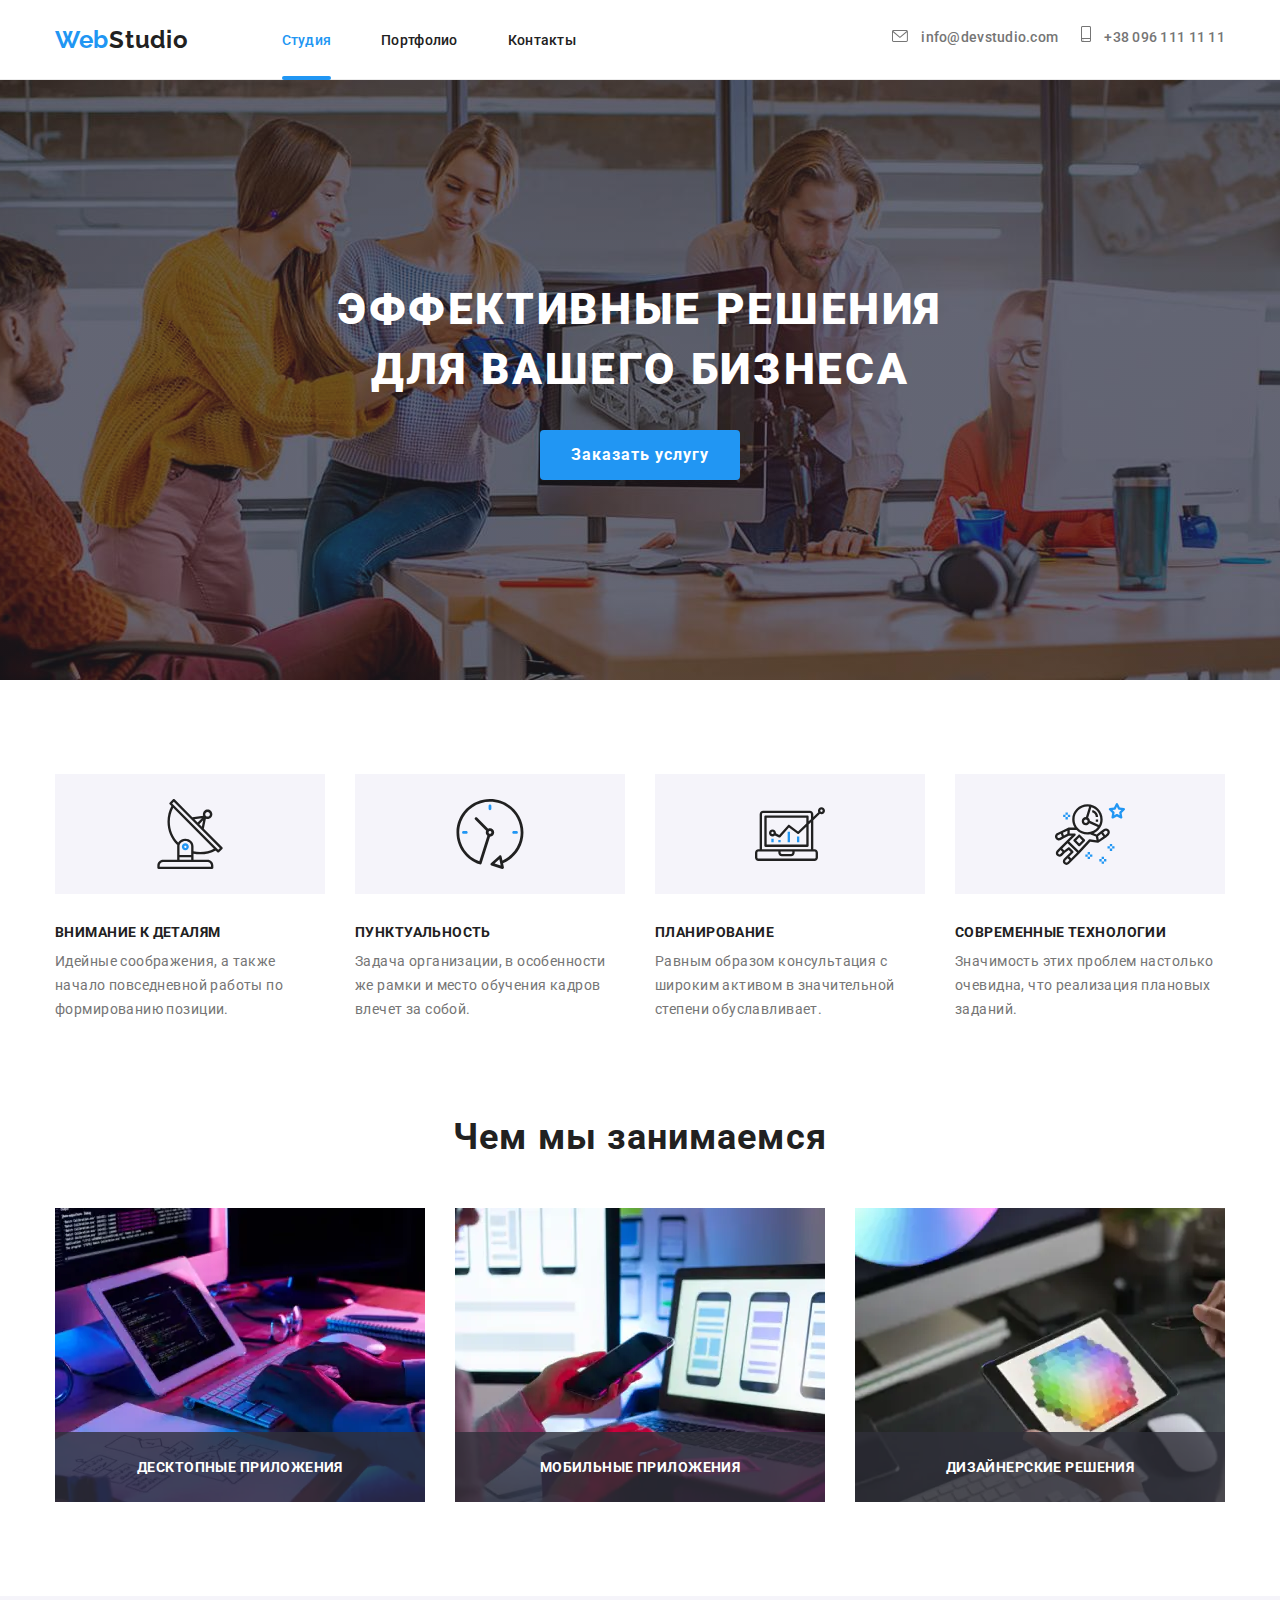
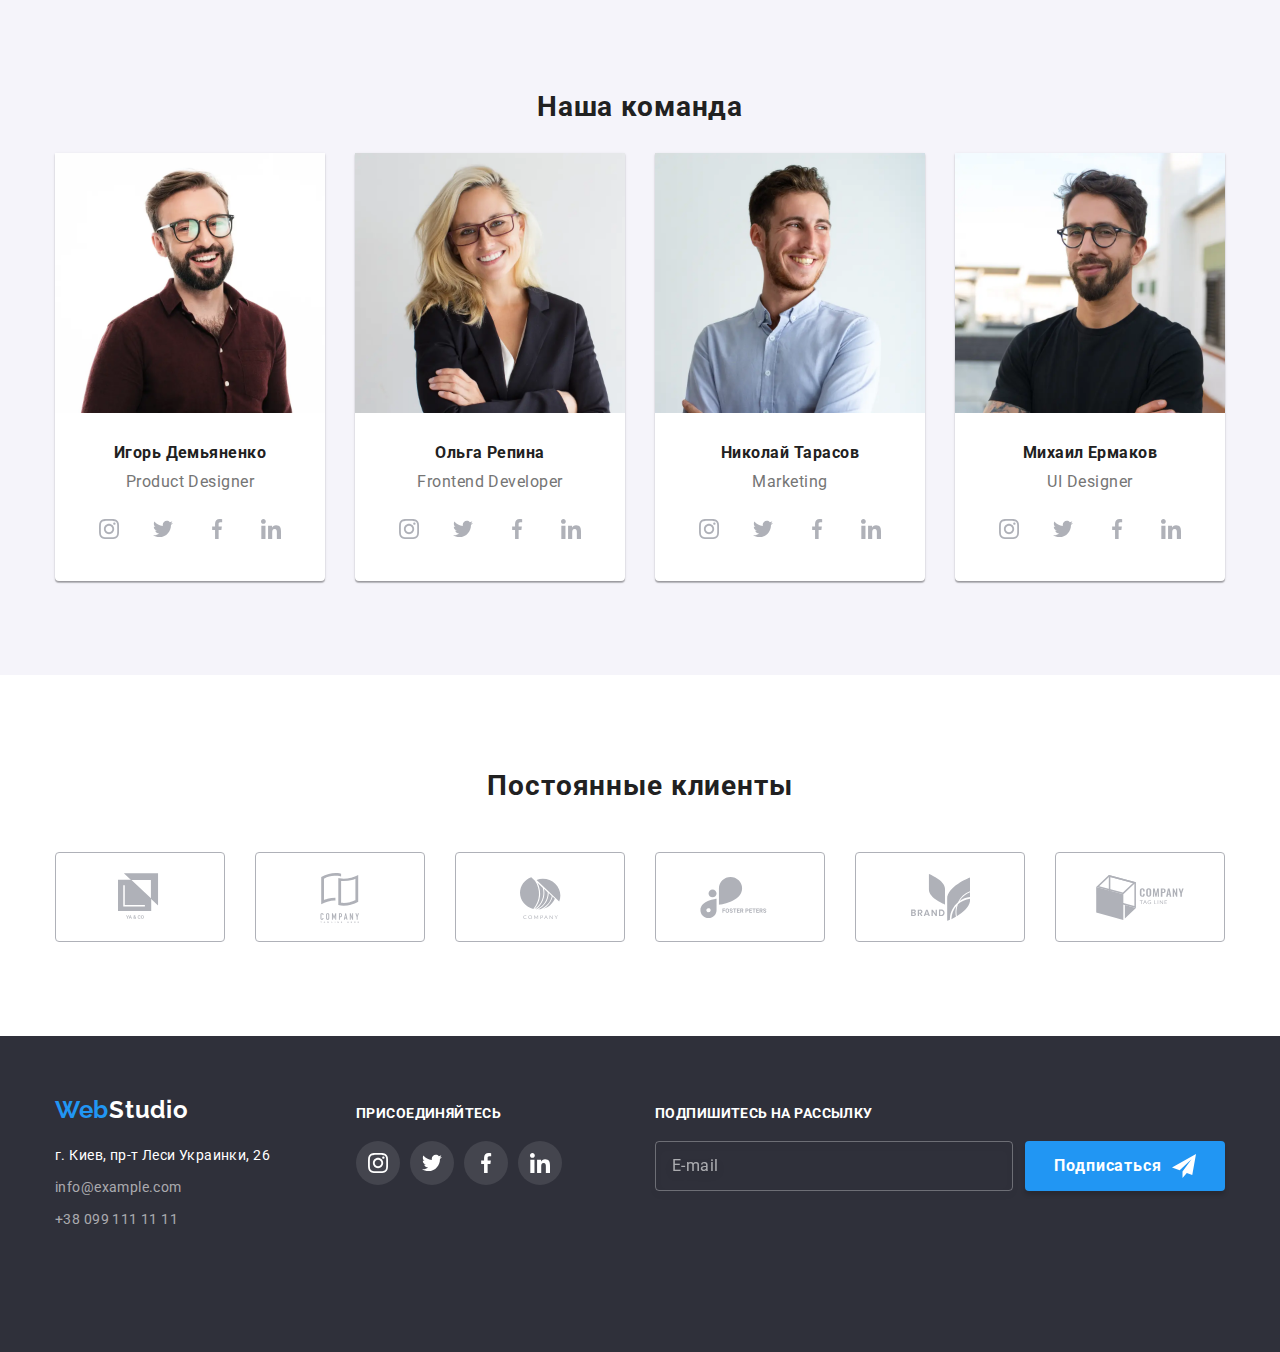
==== index.html @ 3d90ed05 "1.0" ====
<!DOCTYPE html>
<html lang="en">
  <head>
    <meta charset="UTF-8" />
    <meta name="viewport" content="width=device-width, initial-scale=1.0" />
    <title>Web Studio</title>
    <link rel="stylesheet" href="./css/main.min.css" />
    <link rel="preconnect" href="https://fonts.gstatic.com" />
    <link
      rel="stylesheet"
      href="https://cdnjs.cloudflare.com/ajax/libs/modern-normalize/1.0.0/modern-normalize.min.css"
    />
    <link
      href="https://fonts.googleapis.com/css2?family=Oleo+Script&family=Raleway:wght@700&family=Roboto:wght@400;500;700;900&display=swap"
      rel="stylesheet"
    />
  </head>
  <body class="body">
    <!--навигация + контактные данные-->

    <header class="header">
      <div class="container">
        <nav class="navigation">
          <a class="header-logo" href="./index.html"
            ><span class="header-logo__logo">Web</span>Studio</a
          >
          <button
            type="button"
            class="navigation__button--open-menu"
            data-menu-button
          >
            <svg class="header-svg__burger-menu--open">
              <use href="images/sprite.svg#icon-open_mobile-menu"></use>
            </svg>
          </button>
          <ul class="navigation__list">
            <li class="navigation__link">
              <a
                class="navigation__link--pages navigation__link--active"
                href="./index.html"
                >Студия</a
              >
            </li>
            <li class="navigation__link">
              <a class="navigation__link--pages" href="./portfolio.html"
                >Портфолио</a
              >
            </li>
            <li class="navigation__link">
              <a class="navigation__link--pages" href="">Контакты</a>
            </li>
          </ul>
          <ul class="navigation__list navigation__list--tablet-contacts">
            <li class="navigation__link-contacts">
              <a
                class="navigation__link--contacts"
                href="mailto:info@devstudio.com"
              >
                <svg class="header-svg header-svg__envelope">
                  <use href="images/sprite.svg#icon-envelope"></use>
                </svg>
                info@devstudio.com
              </a>
            </li>
            <li class="navigation__link-contacts">
              <a class="navigation__link--contacts" href="tel:+380961111111">
                <svg class="header-svg header-svg__smartphone">
                  <use href="images/sprite.svg#icon-smartphone"></use>
                </svg>
                +38 096 111 11 11
              </a>
            </li>
          </ul>
        </nav>
      </div>
    </header>
    <main>
      <!-- заголовок + кнопка -->

      <section class="hero">
        <div class="hero__position">
          <h1 class="hero__heading">ЭФФЕКТИВНЫЕ РЕШЕНИЯ ДЛЯ ВАШЕГО БИЗНЕСА</h1>
          <button type="button" class="hero__button" data-modal-open>
            Заказать услугу
          </button>
        </div>
      </section>

      <!--перечисление особенностей-->

      <section class="feature-section">
        <div class="container">
          <ul class="feature-section__list">
            <li class="feature-section__item">
              <div class="feature-section__container">
                <svg class="feature-section__photo">
                  <use href="images/sprite.svg#icon-antenna"></use>
                </svg>
              </div>
              <h3 class="feature-section__heading">ВНИМАНИЕ К ДЕТАЛЯМ</h3>
              <p class="feature-section__paragraph">
                Идейные соображения, а также начало повседневной работы по
                формированию позиции.
              </p>
            </li>
            <li class="feature-section__item">
              <div class="feature-section__container">
                <svg class="feature-section__photo">
                  <use href="images/sprite.svg#icon-clock"></use>
                </svg>
              </div>
              <h3 class="feature-section__heading">ПУНКТУАЛЬНОСТЬ</h3>
              <p class="feature-section__paragraph">
                Задача организации, в особенности же рамки и место обучения
                кадров влечет за собой.
              </p>
            </li>
            <li class="feature-section__item">
              <div class="feature-section__container">
                <svg class="feature-section__photo">
                  <use href="images/sprite.svg#icon-diagram"></use>
                </svg>
              </div>
              <h3 class="feature-section__heading">ПЛАНИРОВАНИЕ</h3>
              <p class="feature-section__paragraph">
                Равным образом консультация с широким активом в значительной
                степени обуславливает.
              </p>
            </li>
            <li class="feature-section__item">
              <div class="feature-section__container">
                <svg class="feature-section__photo">
                  <use href="images/sprite.svg#icon-astronaut"></use>
                </svg>
              </div>
              <h3 class="feature-section__heading">СОВРЕМЕННЫЕ ТЕХНОЛОГИИ</h3>
              <p class="feature-section__paragraph">
                Значимость этих проблем настолько очевидна, что реализация
                плановых заданий.
              </p>
            </li>
          </ul>
        </div>
      </section>

      <!--чем мы занимаемся с картинками-->

      <section class="index">
        <div class="container">
          <h2 class="index__heading">Чем мы занимаемся</h2>
          <ul class="index__list">
            <li class="index__item">
              <picture>
                <source
                  srcset="
                    images/index-images/desktop-index-img-1.webp    1x,
                    images/index-images/desktop-index-img-1@2x.webp 2x
                  "
                  media="(min-width: 1200px)"
                  type="image/webp"
                />
                <source
                  srcset="
                    images/index-images/desktop-index-img-1.jpg    1x,
                    images/index-images/desktop-index-img-1@2x.jpg 2x
                  "
                  media="(min-width: 1200px)"
                />
                <img
                  class="index__img"
                  src="images/index-images/desktop-index-img-1.jpg"
                  alt="Мужчина печатает на компьютере."
                />
              </picture>
              <p class="index__text">Десктопные приложения</p>
            </li>
            <li class="index__item">
              <picture>
                <source
                  srcset="
                    images/index-images/desktop-index-img-2.webp    1x,
                    images/index-images/desktop-index-img-2@2x.webp 2x
                  "
                  media="(min-width: 1200px)"
                  type="image/webp"
                />
                <source
                  srcset="
                    images/index-images/desktop-index-img-2.jpg    1x,
                    images/index-images/desktop-index-img-2@2x.jpg 2x
                  "
                  media="(min-width: 1200px)"
                />
                <img
                  class="index__img"
                  src="images/index-images/desktop-index-img-2.jpg"
                  alt="Девушка держит телефон и смотрит в ноутбук."
                />
              </picture>
              <p class="index__text">Мобильные приложения</p>
            </li>
            <li class="index__item">
              <picture>
                <source
                  srcset="
                    images/index-images/desktop-index-img-3.webp    1x,
                    images/index-images/desktop-index-img-3@2x.webp 2x
                  "
                  media="(min-width: 1200px)"
                  type="image/webp"
                />
                <source
                  srcset="
                    images/index-images/desktop-index-img-3.jpg    1x,
                    images/index-images/desktop-index-img-3@2x.jpg 2x
                  "
                  media="(min-width: 1200px)"
                />
                <img
                  class="index__img"
                  src="images/index-images/desktop-index-img-3.jpg"
                  alt="Планшет в руке."
                />
              </picture>
              <p class="index__text">Дизайнерские решения</p>
            </li>
          </ul>
        </div>
      </section>

      <!--наша команда-->

      <section class="team">
        <div class="container">
          <h2 class="team__heading">Наша команда</h2>
          <ul class="team__list">
            <li class="team__item">
              <picture>
                <source
                  srcset="
                    images/index-images/desktop-team-img-1.webp    1x,
                    images/index-images/desktop-team-img-1@2x.webp 2x
                  "
                  media="(min-width: 1200px)"
                  type="image/webp"
                />
                <source
                  srcset="
                    images/index-images/desktop-team-img-1.jpg    1x,
                    images/index-images/desktop-team-img-1@2x.jpg 2x
                  "
                  media="(min-width: 1200px)"
                />
                <source
                  srcset="
                    images/index-images/tablet-team-img-1.webp    1x,
                    images/index-images/tablet-team-img-1@2x.webp 2x
                  "
                  media="(min-width: 768px)"
                  type="image/webp"
                />
                <source
                  srcset="
                    images/index-images/tablet-team-img-1.jpg    1x,
                    images/index-images/tablet-team-img-1@2x.jpg 2x
                  "
                  media="(min-width: 768px)"
                />
                <source
                  srcset="
                    images/index-images/mobile-team-img-1.webp    1x,
                    images/index-images/mobile-team-img-1@2x.webp 2x
                  "
                  media="(min-width: 320px)"
                  type="image/webp"
                />
                <img
                  class="team__photo"
                  src="images/index-images/mobile-team-img-1.jpg"
                  srcset="images/index-images/mobile-team-img-1@2x.jpg"
                  alt="Мужчина в коричневой рубашке, в очках с бородой и коричневыми волосами на голове."
                />
              </picture>
              <p class="team__name"><strong>Игорь Демьяненко</strong></p>
              <p class="team__profession">Product Designer</p>
              <ul class="team__social-list">
                <li class="team__social-item">
                  <a href="" class="team__social-link">
                    <svg class="team__social-icon">
                      <use href="images/sprite.svg#icon-instagram"></use>
                    </svg>
                  </a>
                </li>
                <li class="team__social-item">
                  <a href="" class="team__social-link">
                    <svg class="team__social-icon">
                      <use href="images/sprite.svg#icon-twitter"></use>
                    </svg>
                  </a>
                </li>
                <li class="team__social-item">
                  <a href="" class="team__social-link">
                    <svg class="team__social-icon">
                      <use href="images/sprite.svg#icon-facebook"></use>
                    </svg>
                  </a>
                </li>
                <li class="team__social-item">
                  <a href="" class="team__social-link">
                    <svg class="team__social-icon">
                      <use href="images/sprite.svg#icon-linkedin"></use>
                    </svg>
                  </a>
                </li>
              </ul>
            </li>
            <li class="team__item">
              <picture>
                <source
                  srcset="
                    images/index-images/desktop-team-img-2.webp    1x,
                    images/index-images/desktop-team-img-2@2x.webp 2x
                  "
                  media="(min-width: 1200px)"
                  type="image/webp"
                />
                <source
                  srcset="
                    images/index-images/desktop-team-img-2.jpg    1x,
                    images/index-images/desktop-team-img-2@2x.jpg 2x
                  "
                  media="(min-width: 1200px)"
                />
                <source
                  srcset="
                    images/index-images/tablet-team-img-2.webp    1x,
                    images/index-images/tablet-team-img-2@2x.webp 2x
                  "
                  media="(min-width: 768px)"
                  type="image/webp"
                />
                <source
                  srcset="
                    images/index-images/tablet-team-img-2.jpg    1x,
                    images/index-images/tablet-team-img-2@2x.jpg 2x
                  "
                  media="(min-width: 768px)"
                />
                <source
                  srcset="
                    images/index-images/mobile-team-img-2.webp    1x,
                    images/index-images/mobile-team-img-2@2x.webp 2x
                  "
                  media="(min-width: 320px)"
                  type="image/webp"
                />
                <img
                  class="team__photo"
                  src="images/index-images/mobile-team-img-2.jpg"
                  srcset="images/index-images/mobile-team-img-2@2x.jpg"
                  alt="Блондинка в педжаке и очках."
                />
              </picture>
              <p class="team__name"><strong>Ольга Репина</strong></p>
              <p class="team__profession">Frontend Developer</p>
              <ul class="team__social-list">
                <li class="team__social-item">
                  <a href="" class="team__social-link">
                    <svg class="team__social-icon">
                      <use href="images/sprite.svg#icon-instagram"></use>
                    </svg>
                  </a>
                </li>
                <li class="team__social-item">
                  <a href="" class="team__social-link">
                    <svg class="team__social-icon">
                      <use href="images/sprite.svg#icon-twitter"></use>
                    </svg>
                  </a>
                </li>
                <li class="team__social-item">
                  <a href="" class="team__social-link">
                    <svg class="team__social-icon">
                      <use href="images/sprite.svg#icon-facebook"></use>
                    </svg>
                  </a>
                </li>
                <li class="team__social-item">
                  <a href="" class="team__social-link">
                    <svg class="team__social-icon">
                      <use href="images/sprite.svg#icon-linkedin"></use>
                    </svg>
                  </a>
                </li>
              </ul>
            </li>
            <li class="team__item">
              <picture>
                <source
                  srcset="
                    images/index-images/desktop-team-img-3.webp    1x,
                    images/index-images/desktop-team-img-3@2x.webp 2x
                  "
                  media="(min-width: 1200px)"
                  type="image/webp"
                />
                <source
                  srcset="
                    images/index-images/desktop-team-img-3.jpg    1x,
                    images/index-images/desktop-team-img-3@2x.jpg 2x
                  "
                  media="(min-width: 1200px)"
                />
                <source
                  srcset="
                    images/index-images/tablet-team-img-3.webp    1x,
                    images/index-images/tablet-team-img-3@2x.webp 2x
                  "
                  media="(min-width: 768px)"
                  type="image/webp"
                />
                <source
                  srcset="
                    images/index-images/tablet-team-img-3.jpg    1x,
                    images/index-images/tablet-team-img-3@2x.jpg 2x
                  "
                  media="(min-width: 768px)"
                />
                <source
                  srcset="
                    images/index-images/mobile-team-img-3.webp    1x,
                    images/index-images/mobile-team-img-3@2x.webp 2x
                  "
                  media="(min-width: 320px)"
                  type="image/webp"
                />
                <img
                  class="team__photo"
                  src="images/index-images/mobile-team-img-3.jpg"
                  srcset="images/index-images/mobile-team-img-3@2x.jpg"
                  alt="Мужчина в белой рубашке с черными волосами."
                />
              </picture>
              <p class="team__name"><strong>Николай Тарасов</strong></p>
              <p class="team__profession">Marketing</p>
              <ul class="team__social-list">
                <li class="team__social-item">
                  <a href="" class="team__social-link">
                    <svg class="team__social-icon">
                      <use href="images/sprite.svg#icon-instagram"></use>
                    </svg>
                  </a>
                </li>
                <li class="team__social-item">
                  <a href="" class="team__social-link">
                    <svg class="team__social-icon">
                      <use href="images/sprite.svg#icon-twitter"></use>
                    </svg>
                  </a>
                </li>
                <li class="team__social-item">
                  <a href="" class="team__social-link">
                    <svg class="team__social-icon">
                      <use href="images/sprite.svg#icon-facebook"></use>
                    </svg>
                  </a>
                </li>
                <li class="team__social-item">
                  <a href="" class="team__social-link">
                    <svg class="team__social-icon">
                      <use href="images/sprite.svg#icon-linkedin"></use>
                    </svg>
                  </a>
                </li>
              </ul>
            </li>
            <li class="team__item">
              <picture>
                <source
                  srcset="
                    images/index-images/desktop-team-img-4.webp    1x,
                    images/index-images/desktop-team-img-4@2x.webp 2x
                  "
                  media="(min-width: 1200px)"
                  type="image/webp"
                />
                <source
                  srcset="
                    images/index-images/desktop-team-img-4.jpg    1x,
                    images/index-images/desktop-team-img-4@2x.jpg 2x
                  "
                  media="(min-width: 1200px)"
                />
                <source
                  srcset="
                    images/index-images/tablet-team-img-4.webp    1x,
                    images/index-images/tablet-team-img-4@2x.webp 2x
                  "
                  media="(min-width: 768px)"
                  type="image/webp"
                />
                <source
                  srcset="
                    images/index-images/tablet-team-img-4.jpg    1x,
                    images/index-images/tablet-team-img-4@2x.jpg 2x
                  "
                  media="(min-width: 768px)"
                />
                <source
                  srcset="
                    images/index-images/mobile-team-img-4.webp    1x,
                    images/index-images/mobile-team-img-4@2x.webp 2x
                  "
                  media="(min-width: 320px)"
                  type="image/webp"
                />
                <img
                  class="team__photo"
                  src="images/index-images/mobile-team-img-4.jpg"
                  srcset="images/index-images/mobile-team-img-4@2x.jpg"
                  alt="Мужчина в черной футболке в очках с бородой и черными волосами на голове."
                />
              </picture>
              <p class="team__name"><strong>Михаил Ермаков</strong></p>
              <p class="team__profession">UI Designer</p>
              <ul class="team__social-list">
                <li class="team__social-item">
                  <a href="" class="team__social-link">
                    <svg class="team__social-icon">
                      <use href="images/sprite.svg#icon-instagram"></use>
                    </svg>
                  </a>
                </li>
                <li class="team__social-item">
                  <a href="" class="team__social-link">
                    <svg class="team__social-icon">
                      <use href="images/sprite.svg#icon-twitter"></use>
                    </svg>
                  </a>
                </li>
                <li class="team__social-item">
                  <a href="" class="team__social-link">
                    <svg class="team__social-icon">
                      <use href="images/sprite.svg#icon-facebook"></use>
                    </svg>
                  </a>
                </li>
                <li class="team__social-item">
                  <a href="" class="team__social-link">
                    <svg class="team__social-icon">
                      <use href="images/sprite.svg#icon-linkedin"></use>
                    </svg>
                  </a>
                </li>
              </ul>
            </li>
          </ul>
        </div>
      </section>

      <!--  ============== наши клиенты =============  -->

      <section class="clients">
        <div class="container">
          <h2 class="clients__heading">Постоянные клиенты</h2>
          <ul class="clients__list">
            <li class="clients__item">
              <a href="" class="clients__link">
                <svg class="logo-1 clients__logo">
                  <use href="images/sprite.svg#icon-logo-1"></use>
                </svg>
              </a>
            </li>
            <li class="clients__item">
              <a href="" class="clients__link">
                <svg class="logo-2 clients__logo">
                  <use href="images/sprite.svg#icon-logo-2"></use>
                </svg>
              </a>
            </li>
            <li class="clients__item">
              <a href="" class="clients__link">
                <svg class="logo-3 clients__logo">
                  <use href="images/sprite.svg#icon-logo-3"></use>
                </svg>
              </a>
            </li>
            <li class="clients__item">
              <a href="" class="clients__link">
                <svg class="logo-4 clients__logo">
                  <use href="images/sprite.svg#icon-logo-4"></use>
                </svg>
              </a>
            </li>
            <li class="clients__item">
              <a href="" class="clients__link">
                <svg class="logo-5 clients__logo">
                  <use href="images/sprite.svg#icon-logo-5"></use>
                </svg>
              </a>
            </li>
            <li class="clients__item">
              <a href="" class="clients__link">
                <svg class="logo-6 clients__logo">
                  <use href="images/sprite.svg#icon-logo-6"></use>
                </svg>
              </a>
            </li>
          </ul>
        </div>
      </section>
    </main>

    <!--подвал-->

    <footer class="footer-section">
      <div class="container">
        <div class="footer__position">
          <a class="footer__logo" href="./index.html"
            ><span class="logo">Web</span>Studio</a
          >
          <address>
            <div class="footer__adress">
              <p class="footer__text">г. Киев, пр-т Леси Украинки, 26</p>
              <a class="footer__link-contacts" href="mailto:info@example.com"
                >info@example.com</a
              >
              <a class="footer__link-contacts" href="tel:+380991111111"
                >+38 099 111 11 11</a
              >
            </div>
          </address>
        </div>
        <div class="social-link">
          <h3 class="social-link__header">присоединяйтесь</h3>
          <ul class="social-link__list">
            <li class="social-link__item">
              <a href="" class="footer__social-link">
                <svg class="footer__social-icon">
                  <use href="images/sprite.svg#icon-instagram"></use>
                </svg>
              </a>
            </li>
            <li class="social-link__item">
              <a href="" class="footer__social-link">
                <svg class="footer__social-icon">
                  <use href="images/sprite.svg#icon-twitter"></use>
                </svg>
              </a>
            </li>
            <li class="social-link__item">
              <a href="" class="footer__social-link">
                <svg class="footer__social-icon">
                  <use href="images/sprite.svg#icon-facebook"></use>
                </svg>
              </a>
            </li>
            <li class="social-link__item">
              <a href="" class="footer__social-link">
                <svg class="footer__social-icon">
                  <use href="images/sprite.svg#icon-linkedin"></use>
                </svg>
              </a>
            </li>
          </ul>
        </div>
        <form class="footer__form">
          <label for="subscribe" class="footer__form-label">
            Подпишитесь на рассылку
          </label>
          <div class="footer__form-grup">
            <input
              name="mail"
              type="email"
              id="subscribe"
              placeholder="E-mail"
              class="footer__form-input"
            />
            <button type="submit" class="footer__button">
              Подписаться
              <svg class="footer__form-svg">
                <use href="images/sprite.svg#icon-telegram-send"></use>
              </svg>
            </button>
          </div>
        </form>
      </div>
    </footer>

    <div class="mobile-menu" data-menu>
      <button
        type="button"
        class="navigation__button--close-menu"
        data-menu-close
      >
        <svg class="header-svg__burger-menu--close">
          <use href="images/sprite.svg#icon-close_mobile-menu"></use>
        </svg>
      </button>
      <nav class="mobile-menu__navigation">
        <ul class="mobile-menu__pages-list">
          <li class="mobile-menu__pages-item">
            <a
              class="mobile-menu__pages mobile-menu__pages--active"
              href="./index.html"
              >Студия</a
            >
          </li>
          <li class="mobile-menu__pages-item">
            <a class="mobile-menu__pages" href="./portfolio.html">Портфолио</a>
          </li>
          <li class="mobile-menu__pages-item">
            <a class="mobile-menu__pages" href="">Контакты</a>
          </li>
        </ul>
        <ul class="mobile-menu__contacts-list">
          <li class="mobile-menu__contacts-item">
            <a
              class="mobile-menu__contacts--telephone"
              href="tel:+380961111111"
            >
              +38 096 111 11 11
            </a>
          </li>
          <li class="mobile-menu__contacts-item">
            <a
              class="mobile-menu__contacts--mail"
              href="mailto:info@devstudio.com"
            >
              info@devstudio.com
            </a>
          </li>
        </ul>
      </nav>
      <ul class="mobile-menu__social-list">
        <li class="mobile-menu__social-item">
          <a href="" class="mobile-menu__social-link">Instagram</a>
        </li>
        <li class="mobile-menu__social-item">
          <a href="" class="mobile-menu__social-link">Twitter</a>
        </li>
        <li class="mobile-menu__social-item">
          <a href="" class="mobile-menu__social-link">Facebook</a>
        </li>
        <li class="mobile-menu__social-item">
          <a href="" class="mobile-menu__social-link">LinkedIn</a>
        </li>
      </ul>
    </div>
    <div class="backdrop is-hidden" data-modal>
      <div class="modal">
        <button class="modal__button-close" type="button" data-modal-close>
          <svg class="modal__icon-close">
            <use href="images/sprite.svg#icon-close"></use>
          </svg>
        </button>
        <strong class="modal__head"
          >Оставьте свои данные, мы вам перезвоним</strong
        >
        <form class="modal__form">
          <label for="name" class="modal__form-label">Имя</label>
          <div class="modal__form-position">
            <input
              type="text"
              id="name"
              class="modal__form-input"
              name="name"
            />
            <svg class="modal__form-svg">
              <use href="images/sprite.svg#icon-figure"></use>
            </svg>
          </div>

          <label for="telephone" class="modal__form-label">Телефон</label>
          <div class="modal__form-position">
            <input
              type="tel"
              id="telephone"
              class="modal__form-input"
              name="telephone"
            />
            <svg class="modal__form-svg">
              <use href="images/sprite.svg#icon-tel"></use>
            </svg>
          </div>

          <label for="mail" class="modal__form-label">Почта</label>
          <div class="modal__form-position">
            <input
              type="email"
              id="mail"
              class="modal__form-input"
              name="mail"
            />
            <svg class="modal__form-svg">
              <use href="images/sprite.svg#icon-convert"></use>
            </svg>
          </div>

          <label for="textarea" class="modal__form-label">Комментарий</label>
          <textarea
            name="comment"
            id="textarea"
            placeholder="Введите текст"
            class="modal__form-textarea"
          ></textarea>

          <input
            type="checkbox"
            name="accept"
            id="policy"
            class="visually-hidden modal__form-checkbox"
          />
          <label for="policy" class="modal__form-checkbox--text">
            <svg class="modal__form-checkbox--svg">
              <use href="images/sprite.svg#icon-mark"></use>
            </svg>
            Соглашаюсь с рассылкой и принимаю
            <a href="">Условия договора</a></label
          >
          <button type="submit" class="modal__form-button">Отправить</button>
        </form>
      </div>
    </div>
    <script src="js/modal.js"></script>
    <script src="js/mobile-menu.js"></script>
  </body>
</html>
---- css/main.min.css ----
:root{--first-black-color: #212121;--secondary-black-color: #757575;--white-color: #ffffff;--blue-secondary-color: #2196f3;--buttom-background: #f5f4fa;--cubic: cubic-bezier(0.4, 0, 0.2, 1);--first-font-family: "Roboto"}footer{background-color:#2f303a}address{font-style:normal}a,ul,ol{text-decoration:none;list-style:none;color:inherit;margin:0px;padding:0px}img{display:block;width:100%;height:auto}h1,h2,h3,h4,h5,h6,p{margin:0px}header{height:81px;border-bottom:1px solid #ececec}.body{color:var(--first-black-color);font-family:var(--first-font-family),sans-serif;font-style:normal;font-weight:500;background-color:var(--white-color)}.container{width:100%;padding:0px 15px;margin:0px auto}@media screen and (min-width: 480px){.container{width:480px}}@media screen and (min-width: 768px){.container{width:768px}}@media screen and (min-width: 1200px){.container{width:1200px}}@media screen and (min-width: 768px){.footer-section .container{display:-webkit-box;display:-ms-flexbox;display:flex;-webkit-box-orient:horizontal;-webkit-box-direction:normal;-ms-flex-direction:row;flex-direction:row;-ms-flex-wrap:wrap;flex-wrap:wrap;-ms-flex-pack:distribute;justify-content:space-around;-webkit-box-align:baseline;-ms-flex-align:baseline;align-items:baseline}}@media screen and (min-width: 1200px){.footer-section .container{-ms-flex-wrap:nowrap;flex-wrap:nowrap}}.visually-hidden{position:absolute !important;clip:rect(1px 1px 1px 1px);clip:rect(1px, 1px, 1px, 1px);padding:0 !important;border:0 !important;height:1px !important;width:1px !important;overflow:hidden}.header{width:100%;height:60px}@media screen and (min-width: 768px){.header{height:80px}}.header-logo{display:block;font-family:"Raleway", sans-serif;font-style:normal;font-weight:700;font-size:24px;line-height:1.1666;letter-spacing:0.03em;margin-top:16px}.header-logo__logo{color:var(--blue-secondary-color)}@media screen and (min-width: 768px){.header-logo{margin-right:88px;margin-top:0px;height:80px;padding-top:26px;padding-bottom:26px}}@media screen and (min-width: 1200px){.header-logo{margin-right:93px}}.navigation{display:-webkit-box;display:-ms-flexbox;display:flex;-webkit-box-align:center;-ms-flex-align:center;align-items:center}@media screen and (max-width: 480px){.navigation{-webkit-box-pack:justify;-ms-flex-pack:justify;justify-content:space-between}}@media screen and (max-width: 767px){.navigation{-webkit-box-pack:justify;-ms-flex-pack:justify;justify-content:space-between}}@media screen and (min-width: 768px){.navigation{height:80px}}.navigation__list{display:none}@media screen and (min-width: 768px){.navigation__list{display:-webkit-box;display:-ms-flexbox;display:flex;-webkit-box-align:center;-ms-flex-align:center;align-items:center}}@media screen and (min-width: 768px){.navigation__list--tablet-contacts{display:-webkit-box;display:-ms-flexbox;display:flex;-webkit-box-orient:vertical;-webkit-box-direction:normal;-ms-flex-direction:column;flex-direction:column;-webkit-box-pack:justify;-ms-flex-pack:justify;justify-content:space-between;margin-left:82px;font-style:normal;font-weight:500;font-size:12px;line-height:1.1666;letter-spacing:0.02em;color:var(--secondary-black-color)}}@media screen and (min-width: 1200px){.navigation__list--tablet-contacts{-ms-flex-wrap:wrap;flex-wrap:wrap;-webkit-box-orient:horizontal;-webkit-box-direction:normal;-ms-flex-direction:row;flex-direction:row;-webkit-box-pack:justify;-ms-flex-pack:justify;justify-content:space-between;-webkit-box-align:baseline;-ms-flex-align:baseline;align-items:baseline;width:333px;margin-left:auto;font-size:14px;line-height:1.1428}}.navigation__link:not(:last-child){margin-right:50px}.navigation__link-contacts{display:-webkit-box;display:-ms-flexbox;display:flex;-webkit-box-pack:justify;-ms-flex-pack:justify;justify-content:space-between;-webkit-box-align:center;-ms-flex-align:center;align-items:center}@media screen and (min-width: 768px){.navigation__link-contacts:not(:last-child){margin-bottom:10px}}.navigation__link--pages{display:block;font-style:normal;font-weight:500;font-size:14px;line-height:1.1428;letter-spacing:0.02em;color:var(--first-black-color);padding-top:32px;padding-bottom:32px;-webkit-transition:color 250ms var(--cubic);transition:color 250ms var(--cubic)}.navigation__link--pages:focus,.navigation__link--pages:hover,.navigation__link--pages:active{color:var(--blue-secondary-color)}.navigation__link--active{position:relative;font-weight:500;font-size:14px;line-height:1.333;letter-spacing:0.02em;color:var(--blue-secondary-color)}.navigation__link--active::after{position:absolute;content:"";display:block;width:100%;height:4px;border-radius:2px;background-color:var(--blue-secondary-color);bottom:1px;left:0}.navigation__link--contacts{width:100%;height:100%}@media screen and (min-width: 1200px){.navigation__link--contacts{-webkit-transition:color 250ms var(--cubic),fill 250ms var(--cubic);transition:color 250ms var(--cubic),fill 250ms var(--cubic)}.navigation__link--contacts:hover,.navigation__link--contacts:focus,.navigation__link--contacts:active{color:var(--blue-secondary-color)}.navigation__link--contacts:hover .header-svg,.navigation__link--contacts:focus .header-svg,.navigation__link--contacts:active .header-svg{fill:var(--blue-secondary-color)}}.header-svg__burger-menu--open{display:block;width:24px;height:16px;margin:12px 8px}.header-svg__burger-menu--close{width:18.67px;height:18.67px;margin-left:11px;margin-top:11px;margin-bottom:10.33px;margin-right:10.33px}.navigation__button--open-menu{display:block;width:40px;height:40px;border:none;background-color:var(--white-color);padding:0;margin-top:10px;outline:none;-webkit-transition:fill 250ms var(--cubic);transition:fill 250ms var(--cubic)}.navigation__button--open-menu:focus,.navigation__button--open-menu:hover,.navigation__button--open-menu:active{fill:var(--blue-secondary-color)}@media screen and (min-width: 768px){.navigation__button--open-menu{display:none}}.navigation__button--close-menu{display:block;width:40px;height:40px;border:none;background-color:var(--white-color);padding:0;margin-top:10px;outline:none;margin-right:15px;margin-left:auto;-webkit-transition:fill 250ms var(--cubic);transition:fill 250ms var(--cubic)}.navigation__button--close-menu:focus,.navigation__button--close-menu:hover,.navigation__button--close-menu:active{fill:var(--blue-secondary-color)}.header-svg{margin-right:10px;fill:#757575}@media screen and (min-width: 768px){.header-svg{margin-right:8px}}@media screen and (min-width: 1200px){.header-svg{margin-right:10px;-webkit-transition:fill 250ms var(--cubic);transition:fill 250ms var(--cubic)}}.header-svg__envelope{width:16px;height:12px}@media screen and (min-width: 768px){.header-svg__envelope{width:14px;height:10px}}@media screen and (min-width: 1200px){.header-svg__envelope{width:16px;height:12px}}.header-svg__smartphone{width:10px;height:16px}@media screen and (min-width: 768px){.header-svg__smartphone{width:10px;height:14px}}@media screen and (min-width: 1200px){.header-svg__smartphone{width:10px;height:16px}}.mobile-menu{position:fixed;overflow:scroll;height:100vh;width:100%;max-width:480px;top:0;left:50%;opacity:0;background-color:var(--white-color);-webkit-transform:translateX(-50%) translateY(-120%);transform:translateX(-50%) translateY(-120%);-webkit-transition:opacity 250ms var(--cubic);transition:opacity 250ms var(--cubic)}.mobile-menu.is-open{-webkit-transform:translateX(-50%) translateY(0%);transform:translateX(-50%) translateY(0%);opacity:1}.mobile-menu__navigation{display:-webkit-box;display:-ms-flexbox;display:flex;-webkit-box-orient:vertical;-webkit-box-direction:normal;-ms-flex-direction:column;flex-direction:column;-webkit-box-pack:justify;-ms-flex-pack:justify;justify-content:space-between}.mobile-menu__pages-item{margin-bottom:32px}.mobile-menu__pages{font-family:"Roboto";font-style:normal;font-weight:500;font-size:40px;line-height:1.175;text-align:center;letter-spacing:0.02em;padding-left:25px}.mobile-menu__pages--active{color:var(--blue-secondary-color)}.mobile-menu__contacts-list{margin-bottom:60px}.mobile-menu__contacts-item{padding-left:25px}.mobile-menu__contacts-item:not(:last-child){margin-bottom:32px}.mobile-menu__contacts--telephone{font-style:normal;font-weight:500;font-size:34px;line-height:1.1764;letter-spacing:0.02em;color:var(--blue-secondary-color);padding-bottom:32px}.mobile-menu__contacts--mail{font-style:normal;font-weight:500;font-size:24px;line-height:1.1666;letter-spacing:0.02em;color:var(--secondary-black-color);padding-bottom:64px}.mobile-menu__social-list{display:-webkit-box;display:-ms-flexbox;display:flex;-ms-flex-wrap:wrap;flex-wrap:wrap;padding-left:25px;margin-bottom:48px}.mobile-menu__social-item:not(:last-child){border-right:1px solid rgba(33,33,33,0.2);margin-right:10px}.mobile-menu__social-link{font-style:normal;font-weight:500;font-size:18px;line-height:1.2222;letter-spacing:0.02em;color:var(--blue-secondary-color);padding-right:10px}@media screen and (max-width: 400px){.mobile-menu__social-link{font-size:12px}.mobile-menu__contacts--telephone{font-size:30px}.mobile-menu__pages{font-size:35px}}.hero{background-color:#c4c4c4;width:100%;max-width:480px;height:400px;background-image:-webkit-gradient(linear, left top, left bottom, from(rgba(47,48,58,0.4)), to(rgba(47,48,58,0.4))),url(/images/index-images/mobile-header-img.jpg);background-image:linear-gradient(rgba(47,48,58,0.4), rgba(47,48,58,0.4)),url(/images/index-images/mobile-header-img.jpg);background-repeat:no-repeat;background-size:cover;background-position:center}@media screen and (min-device-pixel-ratio: 2), screen and (-webkit-min-device-pixel-ratio: 2), screen and (min-resolution: 192dpi), screen and (min-resolution: 2dppx){.hero{background-image:-webkit-gradient(linear, left top, left bottom, from(rgba(47,48,58,0.4)), to(rgba(47,48,58,0.4))),url(/images/index-images/mobile-header-img@2x.jpg);background-image:linear-gradient(rgba(47,48,58,0.4), rgba(47,48,58,0.4)),url(/images/index-images/mobile-header-img@2x.jpg)}}@media screen and (min-width: 480px){.hero{background-image:-webkit-gradient(linear, left top, left bottom, from(rgba(47,48,58,0.4)), to(rgba(47,48,58,0.4))),url(/images/index-images/mobile-header-img.jpg);background-image:linear-gradient(rgba(47,48,58,0.4), rgba(47,48,58,0.4)),url(/images/index-images/mobile-header-img.jpg);background-height:400px;margin:0px auto;height:400px;max-width:480px}}@media screen and (min-device-pixel-ratio: 2) and (min-width: 480px), screen and (-webkit-min-device-pixel-ratio: 2) and (min-width: 480px), screen and (min-resolution: 192dpi) and (min-width: 480px), screen and (min-resolution: 2dppx) and (min-width: 480px){.hero{background-image:-webkit-gradient(linear, left top, left bottom, from(rgba(47,48,58,0.4)), to(rgba(47,48,58,0.4))),url(/images/index-images/mobile-header-img@2x.jpg);background-image:linear-gradient(rgba(47,48,58,0.4), rgba(47,48,58,0.4)),url(/images/index-images/mobile-header-img@2x.jpg)}}@media screen and (min-width: 768px){.hero{background-image:-webkit-gradient(linear, left top, left bottom, from(rgba(47,48,58,0.4)), to(rgba(47,48,58,0.4))),url(/images/index-images/tablet-header-img.jpg);background-image:linear-gradient(rgba(47,48,58,0.4), rgba(47,48,58,0.4)),url(/images/index-images/tablet-header-img.jpg);margin:0px auto;height:400px;max-width:768px}}@media screen and (min-device-pixel-ratio: 2) and (min-width: 768px), screen and (-webkit-min-device-pixel-ratio: 2) and (min-width: 768px), screen and (min-resolution: 192dpi) and (min-width: 768px), screen and (min-resolution: 2dppx) and (min-width: 768px){.hero{background-image:-webkit-gradient(linear, left top, left bottom, from(rgba(47,48,58,0.4)), to(rgba(47,48,58,0.4))),url(/images/index-images/tablet-header-img@2x.jpg);background-image:linear-gradient(rgba(47,48,58,0.4), rgba(47,48,58,0.4)),url(/images/index-images/tablet-header-img@2x.jpg)}}@media screen and (min-width: 1200px){.hero{background-image:-webkit-gradient(linear, left top, left bottom, from(rgba(47,48,58,0.4)), to(rgba(47,48,58,0.4))),url(/images/index-images/desktop-header-img.jpg);background-image:linear-gradient(rgba(47,48,58,0.4), rgba(47,48,58,0.4)),url(/images/index-images/desktop-header-img.jpg);margin:0;height:600px;max-width:100%}}@media screen and (min-device-pixel-ratio: 2) and (min-width: 1200px), screen and (-webkit-min-device-pixel-ratio: 2) and (min-width: 1200px), screen and (min-resolution: 192dpi) and (min-width: 1200px), screen and (min-resolution: 2dppx) and (min-width: 1200px){.hero{background-image:-webkit-gradient(linear, left top, left bottom, from(rgba(47,48,58,0.4)), to(rgba(47,48,58,0.4))),url(/images/index-images/desktop-header-img@2x.jpg);background-image:linear-gradient(rgba(47,48,58,0.4), rgba(47,48,58,0.4)),url(/images/index-images/desktop-header-img@2x.jpg)}}.hero__heading{display:block;font-family:"Roboto";font-style:normal;font-weight:900;font-size:26px;line-height:1.6153;text-align:center;letter-spacing:0.06em;text-transform:uppercase;color:var(--white-color);width:100%;max-width:450px;margin-bottom:30px}@media screen and (max-width: 376px){.hero__heading{font-size:20px}}@media screen and (min-width: 1200px){.hero__heading{font-size:44px;line-height:1.3636;max-width:none;margin:0px auto;margin-bottom:30px}}.hero__button{display:block;background:var(--blue-secondary-color);color:var(--white-color);font-style:normal;font-weight:700;font-size:16px;line-height:1.875;text-align:center;letter-spacing:0.06em;border-radius:4px;width:200px;height:50px;border:none;padding:0px;margin:0px auto}.hero__position{padding:118px 30px}@media screen and (min-width: 768px){.hero__position{padding:118px 204px;margin:0px auto;width:768px}}@media screen and (min-width: 1200px){.hero__position{padding-top:200px;padding-bottom:200px;margin:0px auto;width:1104px}}.backdrop{position:fixed;width:100%;height:100%;left:0;top:0;background-color:rgba(0,0,0,0.2);-webkit-transition:opacity 250ms var(--cubic),visibility 250ms var(--cubic);transition:opacity 250ms var(--cubic),visibility 250ms var(--cubic)}.backdrop.is-hidden{visibility:hidden;opacity:0;pointer-events:none}.modal{position:absolute;overflow:scroll;width:95%;height:95%;padding:40px;max-width:450px;max-height:608px;left:50%;top:50%;-webkit-transform:translate(-50%, -50%);transform:translate(-50%, -50%);background-color:var(--white-color);-webkit-box-shadow:0px 1px 3px rgba(0,0,0,0.12),0px 1px 1px rgba(0,0,0,0.14),0px 2px 1px rgba(0,0,0,0.2);box-shadow:0px 1px 3px rgba(0,0,0,0.12),0px 1px 1px rgba(0,0,0,0.14),0px 2px 1px rgba(0,0,0,0.2);border-radius:4px}@media screen and (min-width: 1200px){.modal{max-width:518px;overflow:hidden}}.modal__head{display:block;font-style:normal;font-weight:700;font-size:20px;line-height:1.5;text-align:center;letter-spacing:0.03em;margin-bottom:12px}.modal__form-label{display:block;font-style:normal;font-weight:400;font-size:12px;line-height:1.1666;letter-spacing:0.01em;color:var(--secondary-black-color);margin-bottom:4px}.modal__form-position{position:relative}.modal__form-input{width:100%;max-width:370px;height:40px;border:1px solid rgba(33,33,33,0.2);border-radius:4px;margin-bottom:10px;padding-left:42px;outline:none;-webkit-transition:border-color 250ms var(--cubic);transition:border-color 250ms var(--cubic)}.modal__form-input:hover ~ .modal__form-svg,.modal__form-input:focus ~ .modal__form-svg,.modal__form-input:active ~ .modal__form-svg{fill:var(--blue-secondary-color)}.modal__form-input:hover,.modal__form-input:focus,.modal__form-input:active{border-color:var(--blue-secondary-color)}@media screen and (min-width: 1200px){.modal__form-input{max-width:100%}}.modal__form-svg{position:absolute;width:18px;height:18px;top:11px;left:12px;-webkit-transition:fill 250ms var(--cubic);transition:fill 250ms var(--cubic)}.modal__form-textarea{width:100%;max-width:370px;height:120px;border:1px solid rgba(33,33,33,0.2);border-radius:4px;margin-bottom:20px;padding:12px 16px;resize:none;outline:none;-webkit-transition:border-color 250ms var(--cubic);transition:border-color 250ms var(--cubic)}.modal__form-textarea:focus,.modal__form-textarea:hover,.modal__form-textarea:active{border-color:var(--blue-secondary-color)}.modal__form-textarea::-webkit-input-placeholder{font-style:normal;font-weight:400;font-size:14px;line-height:1.1666;letter-spacing:0.01em;color:rgba(117,117,117,0.5)}.modal__form-textarea:-ms-input-placeholder{font-style:normal;font-weight:400;font-size:14px;line-height:1.1666;letter-spacing:0.01em;color:rgba(117,117,117,0.5)}.modal__form-textarea::-ms-input-placeholder{font-style:normal;font-weight:400;font-size:14px;line-height:1.1666;letter-spacing:0.01em;color:rgba(117,117,117,0.5)}.modal__form-textarea::placeholder{font-style:normal;font-weight:400;font-size:14px;line-height:1.1666;letter-spacing:0.01em;color:rgba(117,117,117,0.5)}@media screen and (min-width: 1200px){.modal__form-textarea{max-width:100%}}.modal__form-checkbox--text{display:-webkit-box;display:-ms-flexbox;display:flex;-webkit-box-pack:space-evenly;-ms-flex-pack:space-evenly;justify-content:space-evenly;-ms-flex-wrap:wrap;flex-wrap:wrap;-webkit-box-align:center;-ms-flex-align:center;align-items:center;font-style:normal;font-weight:400;font-size:12px;line-height:1.1666;letter-spacing:0.03em;color:ver(--secondary-black-color);margin-bottom:31px}.modal__form-checkbox--text a{margin-left:4px;color:var(--blue-secondary-color)}@media screen and (min-width: 1200px){.modal__form-checkbox--text{font-size:14px;line-height:1.7142;-webkit-box-pack:center;-ms-flex-pack:center;justify-content:center}}.modal__form-checkbox--svg{width:16px;height:15px;fill:var(--white-color);border:solid 2px var(--first-black-color);border-radius:2px;margin-right:8px}.modal__form-checkbox:checked ~ .modal__form-checkbox--text>.modal__form-checkbox--svg{fill:var(--white-color);background-color:var(--blue-secondary-color);border-color:var(--blue-secondary-color)}.modal__form-button{display:block;width:200px;height:50px;background-color:var(--blue-secondary-color);-webkit-box-shadow:0px 4px 4px rgba(0,0,0,0.15);box-shadow:0px 4px 4px rgba(0,0,0,0.15);border-radius:4px;border:solid 1px var(--blue-secondary-color);outline:none;font-style:normal;font-weight:700;font-size:16px;line-height:1.875;letter-spacing:0.06em;color:var(--white-color);margin:0px auto}.modal__button-close{position:absolute;display:-webkit-box;display:-ms-flexbox;display:flex;-webkit-box-align:center;-ms-flex-align:center;align-items:center;-webkit-box-pack:center;-ms-flex-pack:center;justify-content:center;top:8px;right:8px;width:30px;height:30px;border:1px solid rgba(0,0,0,0.1);border-radius:50%;background-color:var(--white-color);outline:none}.modal__button-close:hover,.modal__button-close:focus,.modal__button-close:active{fill:var(--blue-secondary-color)}.modal__icon-close{width:18px;height:18px;position:absolute;top:50%;left:50%;-webkit-transform:translate(-50%, -50%);transform:translate(-50%, -50%);-webkit-transition:fill 250ms var(--cubic);transition:fill 250ms var(--cubic)}@media screen and (max-width: 353px){.modal__form-checkbox--text{font-size:10px}}.feature-section{padding-top:60px;padding-bottom:30px}@media screen and (min-width: 1200px){.feature-section{padding-top:94px;padding-bottom:64px}}.feature-section__list{display:-webkit-box;display:-ms-flexbox;display:flex;-webkit-box-pack:justify;-ms-flex-pack:justify;justify-content:space-between;-webkit-box-orient:vertical;-webkit-box-direction:normal;-ms-flex-direction:column;flex-direction:column}@media screen and (min-width: 768px){.feature-section__list{-ms-flex-wrap:wrap;flex-wrap:wrap;-webkit-box-orient:horizontal;-webkit-box-direction:normal;-ms-flex-direction:row;flex-direction:row}}.feature-section__item{width:100%;max-width:450px}@media screen and (min-width: 768px){.feature-section__item{width:354px}}@media screen and (min-width: 1200px){.feature-section__item{width:270px}}.feature-section__heading{font-style:normal;font-weight:700;font-size:14px;line-height:1.1428;letter-spacing:0.03em;text-align:center;padding-bottom:10px;text-transform:uppercase;color:var(--first-black-color)}@media screen and (min-width: 768px){.feature-section__heading{text-align:start}}.feature-section__paragraph{font-style:normal;font-weight:400;font-size:14px;line-height:1.7142;letter-spacing:0.03em;color:var(--secondary-black-color);padding-bottom:30px}.feature-section__container{width:100%;max-width:450px;height:120px;margin-bottom:30px;background-color:var(--buttom-background)}.feature-section__photo{display:block;-webkit-box-sizing:content-box;box-sizing:content-box;width:70px;height:70px;margin:0px auto;padding:25px 0px}.index{display:none}@media screen and (min-width: 1200px){.index{display:block;padding-bottom:94px}}.index__heading{font-style:normal;font-weight:700;font-size:36px;line-height:1.1666;letter-spacing:0.03em;padding-bottom:50px;text-align:center}.index__list{display:-webkit-box;display:-ms-flexbox;display:flex;-webkit-box-pack:justify;-ms-flex-pack:justify;justify-content:space-between}.index__item{position:relative}.index .index__img{width:370px;height:294px}.index__text{display:inline-block;font-family:var(--first-font-family);font-style:normal;font-weight:700;font-size:14px;line-height:1.1428;text-align:center;letter-spacing:0.03em;text-transform:uppercase;background-color:rgba(47,48,58,0.8);color:var(--white-color);padding:27px 0px;width:370px;height:70px;position:absolute;bottom:0;left:0}.team{background-color:var(--buttom-background);padding:60px 0}@media screen and (min-width: 1200px){.team{padding-top:94px;padding-bottom:94px}}.team__heading{font-style:normal;font-weight:700;font-size:28px;line-height:1.1785;text-align:center;letter-spacing:0.03em;color:var(--first-black-color);padding-bottom:30px}@media screen and (min-width: 768px){.team__list{display:-webkit-box;display:-ms-flexbox;display:flex;-ms-flex-wrap:wrap;flex-wrap:wrap;-webkit-box-pack:justify;-ms-flex-pack:justify;justify-content:space-between}}.team__item{width:100%;max-width:450px;height:100%;background:#ffffff;-webkit-box-shadow:0px 1px 3px rgba(0,0,0,0.12),0px 1px 1px rgba(0,0,0,0.14),0px 2px 1px rgba(0,0,0,0.2);box-shadow:0px 1px 3px rgba(0,0,0,0.12),0px 1px 1px rgba(0,0,0,0.14),0px 2px 1px rgba(0,0,0,0.2);border-radius:0px 0px 4px 4px;margin-bottom:30px}@media screen and (min-width: 768px){.team__item{width:354px}}@media screen and (min-width: 1200px){.team__item{width:270px;margin:0}}.team__photo{display:block;width:100%;max-width:450px;height:auto;-o-object-fit:contain;object-fit:contain}.team__name{font-style:normal;font-weight:500;font-size:16px;line-height:1.1875;text-align:center;letter-spacing:0.03em;color:var(--first-black-color);margin-top:30px;margin-bottom:10px}.team__profession{font-style:normal;font-weight:400;font-size:16px;line-height:1.1875;text-align:center;letter-spacing:0.03em;color:var(--secondary-black-color);margin-bottom:16px}.team__social-list{display:-webkit-box;display:-ms-flexbox;display:flex;-webkit-box-pack:center;-ms-flex-pack:center;justify-content:center}@media screen and (min-width: 1200px){.team__social-list{margin-bottom:30px}}.team__social-item{width:44px;height:44px;border-radius:50px;margin-bottom:24px}.team__social-item:not(:last-child){margin-right:10px}@media screen and (min-width: 1200px){.team__social-item{margin-bottom:0}}.team__social-link{display:block;width:100%;height:100%}@media screen and (min-width: 1200px){.team__social-link{border-radius:50px;-webkit-transition:background-color 250ms var(--cubic);transition:background-color 250ms var(--cubic)}.team__social-link:hover .team__social-icon,.team__social-link:focus .team__social-icon,.team__social-link:active .team__social-icon{fill:var(--white-color)}.team__social-link:hover,.team__social-link:focus,.team__social-link:active{background-color:var(--blue-secondary-color)}}.team__social-icon{width:20px;height:20px;margin:12px 12px;fill:#afb1b8}@media screen and (min-width: 1200px){.team__social-icon{-webkit-transition:fill 250ms var(--cubic);transition:fill 250ms var(--cubic)}}.clients{width:100%;max-width:450px;height:auto;padding-top:60px;padding-bottom:45px}@media screen and (min-width: 480px){.clients{max-width:none}}@media screen and (min-width: 768px){.clients{max-width:none;padding-bottom:60px}}@media screen and (min-width: 1200px){.clients{padding-top:94px;padding-bottom:94px}}.clients__heading{font-style:normal;font-weight:700;font-size:28px;line-height:1.1785;text-align:center;letter-spacing:0.03em;color:var(--first-black-color);margin-bottom:30px}@media screen and (min-width: 1200px){.clients__heading{margin-bottom:50px}}.clients__list{display:-webkit-box;display:-ms-flexbox;display:flex;-ms-flex-wrap:wrap;flex-wrap:wrap}@media screen and (min-width: 768px){.clients__list{margin:-15px}}.clients__item{border:1px solid #afb1b8;border-radius:4px;margin:15px;width:calc((100% - 4 * 15px) / 2);-webkit-transition:border-color 250ms var(--cubic);transition:border-color 250ms var(--cubic)}.clients__item:focus,.clients__item:hover,.clients__item:active{border-color:var(--blue-secondary-color)}@media screen and (min-width: 768px){.clients__item{width:226px;height:90px}}@media screen and (min-width: 1200px){.clients__item{width:170px}}.clients__link{display:-webkit-box;display:-ms-flexbox;display:flex;-webkit-box-pack:center;-ms-flex-pack:center;justify-content:center;-webkit-box-align:center;-ms-flex-align:center;align-items:center;height:90px}.clients__link:focus .clients__logo,.clients__link:hover .clients__logo,.clients__link:active .clients__logo{fill:var(--blue-secondary-color)}.clients__logo{fill:#afb1b8;-webkit-transition:fill 250ms var(--cubic);transition:fill 250ms var(--cubic)}.logo-1{width:44.27px;height:49.23px}.logo-2{width:40px;height:50px}.logo-3{width:41px;height:42.6px}.logo-4{width:79.66px;height:42.02px}.logo-5{width:59px;height:47px}.logo-6{width:88.48px;height:45.44px}.footer-section{padding-top:60px;padding-bottom:60px}.footer__position{display:-webkit-box;display:-ms-flexbox;display:flex;-webkit-box-orient:vertical;-webkit-box-direction:normal;-ms-flex-direction:column;flex-direction:column;-webkit-box-pack:center;-ms-flex-pack:center;justify-content:center;-webkit-box-align:center;-ms-flex-align:center;align-items:center}@media screen and (min-width: 768px){.footer__position{width:232px;display:-webkit-inline-box;display:-ms-inline-flexbox;display:inline-flex}}@media screen and (min-width: 1200px){.footer__position{max-width:231px;margin-right:70px}}.footer__logo{display:block;font-family:"Raleway";font-style:normal;font-weight:700;font-size:24px;line-height:1.1666;text-align:center;letter-spacing:0.03em;color:var(--white-color);margin-bottom:20px}@media screen and (min-width: 1200px){.footer__logo{margin-right:auto}}.logo{color:var(--blue-secondary-color)}.footer__adress{display:-webkit-box;display:-ms-flexbox;display:flex;-webkit-box-pack:center;-ms-flex-pack:center;justify-content:center;-webkit-box-align:center;-ms-flex-align:center;align-items:center;-webkit-box-orient:vertical;-webkit-box-direction:normal;-ms-flex-direction:column;flex-direction:column;margin-bottom:60px}@media screen and (min-width: 1200px){.footer__adress{-webkit-box-align:start;-ms-flex-align:start;align-items:start}}.footer__text{font-style:normal;font-weight:400;font-size:14px;line-height:1.7142;text-align:center;letter-spacing:0.03em;color:var(--white-color);margin-bottom:8px}@media screen and (min-width: 1200px){.footer__text{text-align:start}}@media screen and (min-width: 1200px){.footer__text{width:231px}}.footer__link-contacts{font-style:normal;font-weight:400;font-size:14px;line-height:1.7142;text-align:center;letter-spacing:0.03em;color:rgba(255,255,255,0.6)}.footer__link-contacts:not(:last-child){margin-bottom:8px}.social-link{margin-bottom:60px}@media screen and (min-width: 1200px){.social-link{margin-right:93px}}.social-link__header{font-style:normal;font-weight:700;font-size:14px;line-height:1.1428;text-align:center;letter-spacing:0.03em;text-transform:uppercase;color:var(--white-color);margin-bottom:20px}@media screen and (min-width: 1200px){.social-link__header{text-align:start}}.social-link__list{display:-webkit-box;display:-ms-flexbox;display:flex;-webkit-box-pack:center;-ms-flex-pack:center;justify-content:center}.social-link__item{width:44px;height:44px;border-radius:50px;background-color:rgba(255,255,255,0.1)}.social-link__item:not(:last-child){margin-right:10px}.footer__social-link{width:100%;height:100%;display:-webkit-box;display:-ms-flexbox;display:flex;-webkit-box-pack:center;-ms-flex-pack:center;justify-content:center;-webkit-box-align:center;-ms-flex-align:center;align-items:center;border-radius:50px;-webkit-transition:background-color 250ms var(--cubic);transition:background-color 250ms var(--cubic)}@media screen and (min-width: 1200px){.footer__social-link:focus,.footer__social-link:hover,.footer__social-link:active{background-color:var(--blue-secondary-color)}}.footer__social-icon{width:20px;height:20px;fill:var(--white-color)}.footer__form-label{display:block;font-style:normal;font-weight:700;font-size:14px;line-height:1.1428;text-align:center;letter-spacing:0.03em;text-transform:uppercase;color:var(--white-color);margin-bottom:20px}@media screen and (min-width: 1200px){.footer__form-label{text-align:start}}.footer__form{width:100%}.footer__form-grup{display:-webkit-box;display:-ms-flexbox;display:flex;-webkit-box-orient:vertical;-webkit-box-direction:normal;-ms-flex-direction:column;flex-direction:column;-webkit-box-align:center;-ms-flex-align:center;align-items:center}@media screen and (min-width: 1200px){.footer__form-grup{-webkit-box-orient:horizontal;-webkit-box-direction:normal;-ms-flex-direction:row;flex-direction:row;-webkit-box-pack:justify;-ms-flex-pack:justify;justify-content:space-between}}.footer__form-input{border:1px solid rgba(255,255,255,0.3);-webkit-box-sizing:border-box;box-sizing:border-box;-webkit-filter:drop-shadow(0px 4px 4px rgba(0,0,0,0.15));filter:drop-shadow(0px 4px 4px rgba(0,0,0,0.15));border-radius:4px;width:100%;max-width:450px;height:50px;background-color:inherit;margin-bottom:20px;color:var(--white-color);padding-left:16px;outline:none}.footer__form-input::-webkit-input-placeholder{font-style:normal;font-weight:400;font-size:16px;line-height:1.25;letter-spacing:0.03em;color:rgba(255,255,255,0.6)}.footer__form-input:-ms-input-placeholder{font-style:normal;font-weight:400;font-size:16px;line-height:1.25;letter-spacing:0.03em;color:rgba(255,255,255,0.6)}.footer__form-input::-ms-input-placeholder{font-style:normal;font-weight:400;font-size:16px;line-height:1.25;letter-spacing:0.03em;color:rgba(255,255,255,0.6)}.footer__form-input::placeholder{font-style:normal;font-weight:400;font-size:16px;line-height:1.25;letter-spacing:0.03em;color:rgba(255,255,255,0.6)}@media screen and (min-width: 1200px){.footer__form-input{width:358px;margin:0px}}.footer__button{width:200px;height:50px;background-color:#2196f3;-webkit-box-shadow:0px 4px 4px rgba(0,0,0,0.15);box-shadow:0px 4px 4px rgba(0,0,0,0.15);border-radius:4px;font-style:normal;font-weight:700;font-size:16px;line-height:1.875;letter-spacing:0.06em;color:var(--white-color);padding:auto;display:-webkit-box;display:-ms-flexbox;display:flex;-webkit-box-pack:center;-ms-flex-pack:center;justify-content:center;-webkit-box-align:center;-ms-flex-align:center;align-items:center;text-align:center;border:none}.footer__form-svg{width:24px;height:24px;margin-left:10px}.projects{margin-top:60px;margin-bottom:60px}@media screen and (min-width: 768px){.projects{margin-bottom:30px}}@media screen and (min-width: 1200px){.projects{margin-top:94px;margin-bottom:34px}}.projects__button-list{display:-webkit-box;display:-ms-flexbox;display:flex;-webkit-box-pack:start;-ms-flex-pack:start;justify-content:flex-start;-ms-flex-wrap:wrap;flex-wrap:wrap;margin-bottom:25px}@media screen and (min-width: 768px){.projects__button-list{-webkit-box-pack:center;-ms-flex-pack:center;justify-content:center}}@media screen and (min-width: 1200px){.projects__button-list{margin-bottom:35px}}.projects__button-item{margin-bottom:15px}.projects__button-item:not(:last-child){margin-right:8px}.button{background:var(--buttom-background);border-radius:4px;padding:6px 22px;border:none;outline:none;font-style:normal;font-weight:500;font-size:16px;line-height:1.625;text-align:center;letter-spacing:0.03em;color:var(--first-black-color);-webkit-transition:color 250ms var(--cubic),background-color 250ms var(--cubic),-webkit-box-shadow 250ms var(--cubic);transition:color 250ms var(--cubic),background-color 250ms var(--cubic),-webkit-box-shadow 250ms var(--cubic);transition:color 250ms var(--cubic),background-color 250ms var(--cubic),box-shadow 250ms var(--cubic);transition:color 250ms var(--cubic),background-color 250ms var(--cubic),box-shadow 250ms var(--cubic),-webkit-box-shadow 250ms var(--cubic)}.button:focus,.button:hover,.button:active{color:var(--white-color);background-color:var(--blue-secondary-color);-webkit-box-shadow:0px 3px 1px rgba(0,0,0,0.1),0px 1px 2px rgba(0,0,0,0.08),0px 2px 2px rgba(0,0,0,0.12);box-shadow:0px 3px 1px rgba(0,0,0,0.1),0px 1px 2px rgba(0,0,0,0.08),0px 2px 2px rgba(0,0,0,0.12)}@media screen and (min-width: 768px){.projects__element-list{display:-webkit-box;display:-ms-flexbox;display:flex;-webkit-box-pack:justify;-ms-flex-pack:justify;justify-content:space-between;-ms-flex-wrap:wrap;flex-wrap:wrap}}.projects__element-item{background-color:var(--white-color);border:1px solid #eeeeee;margin-bottom:30px}@media screen and (min-width: 768px){.projects__element-item{width:354px}}@media screen and (min-width: 1200px){.projects__element-item{width:370px}}.projects__element-link{width:100%;height:100%;display:block;-webkit-transition:-webkit-box-shadow 250ms var(--cubic);transition:-webkit-box-shadow 250ms var(--cubic);transition:box-shadow 250ms var(--cubic);transition:box-shadow 250ms var(--cubic), -webkit-box-shadow 250ms var(--cubic)}.projects__element-link:hover .overlay,.projects__element-link:focus .overlay,.projects__element-link:hover,.projects__element-link:focus{-webkit-box-shadow:0px 1px 1px rgba(0,0,0,0.12),0px 4px 4px rgba(0,0,0,0.06),1px 4px 6px rgba(0,0,0,0.16);box-shadow:0px 1px 1px rgba(0,0,0,0.12),0px 4px 4px rgba(0,0,0,0.06),1px 4px 6px rgba(0,0,0,0.16);-webkit-transform:translateY(0);transform:translateY(0)}.overlay-item{position:relative;overflow:hidden}.overlay{position:absolute;left:0;top:0;width:100%;height:100%;font-style:normal;font-weight:400;font-size:18px;line-height:1.5555;letter-spacing:0.03em;color:var(--white-color);font-family:var(--first-font-family);background-color:rgba(33,150,243,0.9);padding:77px 24px;overflow:scroll;-webkit-transform:translateY(100%);transform:translateY(100%);-webkit-transition:-webkit-transform 250ms var(--cubic);transition:-webkit-transform 250ms var(--cubic);transition:transform 250ms var(--cubic);transition:transform 250ms var(--cubic), -webkit-transform 250ms var(--cubic)}@media screen and (min-width: 768px){.overlay{padding:49px 24px;overflow:hidden;height:101%}}.projects__element-info{padding:20px 24px}.projects__element-heading{font-style:normal;font-weight:700;font-size:18px;line-height:2;letter-spacing:0.06em;color:ver(--first-black-color);margin-bottom:4px}.projects__element-text{font-style:normal;font-weight:400;font-size:16px;line-height:1.875;letter-spacing:0.03em;color:var(--secondary-black-color)}
/*# sourceMappingURL=main.min.css.map */
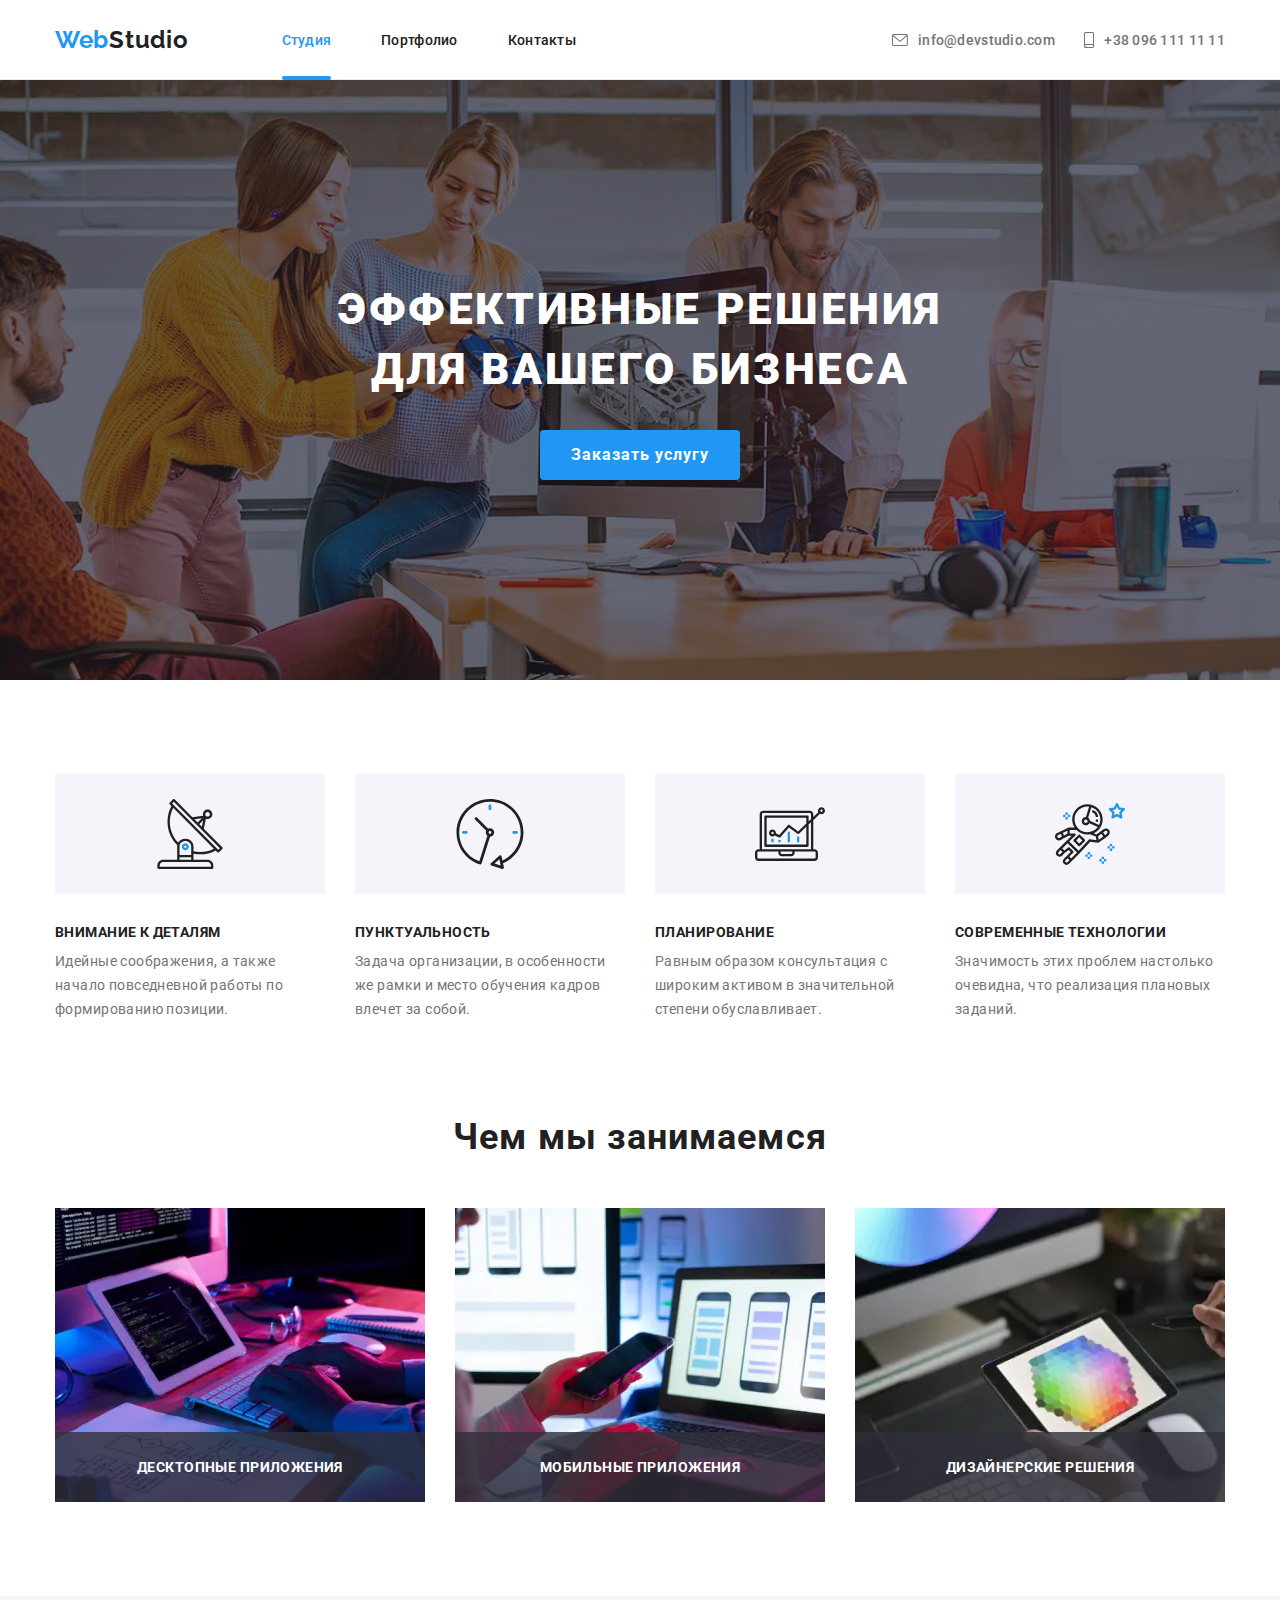
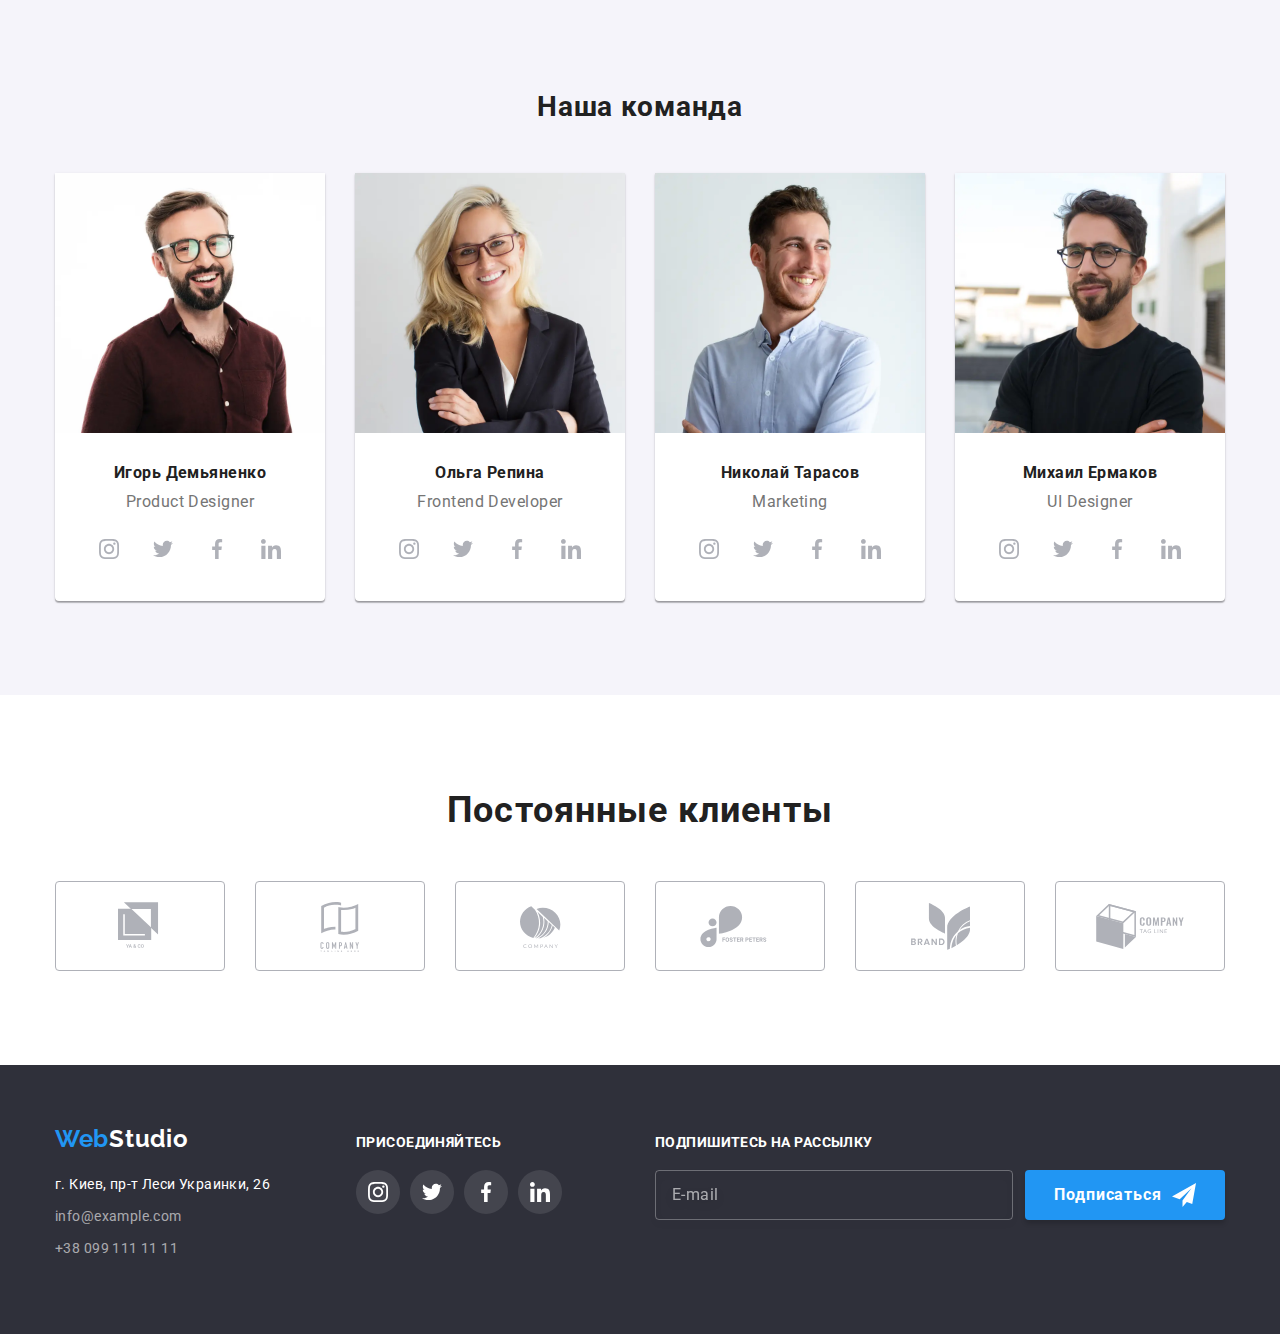
==== commit 529a0b2c: "1.1" ====
--- a/index.html
+++ b/index.html
@@ -712,40 +712,42 @@
           <li class="mobile-menu__pages-item">
             <a class="mobile-menu__pages" href="">Контакты</a>
           </li>
-        </ul>
-        <ul class="mobile-menu__contacts-list">
-          <li class="mobile-menu__contacts-item">
-            <a
-              class="mobile-menu__contacts--telephone"
-              href="tel:+380961111111"
-            >
-              +38 096 111 11 11
-            </a>
-          </li>
-          <li class="mobile-menu__contacts-item">
-            <a
-              class="mobile-menu__contacts--mail"
-              href="mailto:info@devstudio.com"
-            >
-              info@devstudio.com
-            </a>
-          </li>
+          <div class="mobile-menu__position">
+            <ul class="mobile-menu__contacts-list">
+              <li class="mobile-menu__contacts-item">
+                <a
+                  class="mobile-menu__contacts--telephone"
+                  href="tel:+380961111111"
+                >
+                  +38 096 111 11 11
+                </a>
+              </li>
+              <li class="mobile-menu__contacts-item">
+                <a
+                  class="mobile-menu__contacts--mail"
+                  href="mailto:info@devstudio.com"
+                >
+                  info@devstudio.com
+                </a>
+              </li>
+            </ul>
+            <ul class="mobile-menu__social-list">
+              <li class="mobile-menu__social-item">
+                <a href="" class="mobile-menu__social-link">Instagram</a>
+              </li>
+              <li class="mobile-menu__social-item">
+                <a href="" class="mobile-menu__social-link">Twitter</a>
+              </li>
+              <li class="mobile-menu__social-item">
+                <a href="" class="mobile-menu__social-link">Facebook</a>
+              </li>
+              <li class="mobile-menu__social-item">
+                <a href="" class="mobile-menu__social-link">LinkedIn</a>
+              </li>
+            </ul>
+          </div>
         </ul>
       </nav>
-      <ul class="mobile-menu__social-list">
-        <li class="mobile-menu__social-item">
-          <a href="" class="mobile-menu__social-link">Instagram</a>
-        </li>
-        <li class="mobile-menu__social-item">
-          <a href="" class="mobile-menu__social-link">Twitter</a>
-        </li>
-        <li class="mobile-menu__social-item">
-          <a href="" class="mobile-menu__social-link">Facebook</a>
-        </li>
-        <li class="mobile-menu__social-item">
-          <a href="" class="mobile-menu__social-link">LinkedIn</a>
-        </li>
-      </ul>
     </div>
     <div class="backdrop is-hidden" data-modal>
       <div class="modal">
--- a/css/main.min.css
+++ b/css/main.min.css
@@ -1,2 +1,2 @@
-:root{--first-black-color: #212121;--secondary-black-color: #757575;--white-color: #ffffff;--blue-secondary-color: #2196f3;--buttom-background: #f5f4fa;--cubic: cubic-bezier(0.4, 0, 0.2, 1);--first-font-family: "Roboto"}footer{background-color:#2f303a}address{font-style:normal}a,ul,ol{text-decoration:none;list-style:none;color:inherit;margin:0px;padding:0px}img{display:block;width:100%;height:auto}h1,h2,h3,h4,h5,h6,p{margin:0px}header{height:81px;border-bottom:1px solid #ececec}.body{color:var(--first-black-color);font-family:var(--first-font-family),sans-serif;font-style:normal;font-weight:500;background-color:var(--white-color)}.container{width:100%;padding:0px 15px;margin:0px auto}@media screen and (min-width: 480px){.container{width:480px}}@media screen and (min-width: 768px){.container{width:768px}}@media screen and (min-width: 1200px){.container{width:1200px}}@media screen and (min-width: 768px){.footer-section .container{display:-webkit-box;display:-ms-flexbox;display:flex;-webkit-box-orient:horizontal;-webkit-box-direction:normal;-ms-flex-direction:row;flex-direction:row;-ms-flex-wrap:wrap;flex-wrap:wrap;-ms-flex-pack:distribute;justify-content:space-around;-webkit-box-align:baseline;-ms-flex-align:baseline;align-items:baseline}}@media screen and (min-width: 1200px){.footer-section .container{-ms-flex-wrap:nowrap;flex-wrap:nowrap}}.visually-hidden{position:absolute !important;clip:rect(1px 1px 1px 1px);clip:rect(1px, 1px, 1px, 1px);padding:0 !important;border:0 !important;height:1px !important;width:1px !important;overflow:hidden}.header{width:100%;height:60px}@media screen and (min-width: 768px){.header{height:80px}}.header-logo{display:block;font-family:"Raleway", sans-serif;font-style:normal;font-weight:700;font-size:24px;line-height:1.1666;letter-spacing:0.03em;margin-top:16px}.header-logo__logo{color:var(--blue-secondary-color)}@media screen and (min-width: 768px){.header-logo{margin-right:88px;margin-top:0px;height:80px;padding-top:26px;padding-bottom:26px}}@media screen and (min-width: 1200px){.header-logo{margin-right:93px}}.navigation{display:-webkit-box;display:-ms-flexbox;display:flex;-webkit-box-align:center;-ms-flex-align:center;align-items:center}@media screen and (max-width: 480px){.navigation{-webkit-box-pack:justify;-ms-flex-pack:justify;justify-content:space-between}}@media screen and (max-width: 767px){.navigation{-webkit-box-pack:justify;-ms-flex-pack:justify;justify-content:space-between}}@media screen and (min-width: 768px){.navigation{height:80px}}.navigation__list{display:none}@media screen and (min-width: 768px){.navigation__list{display:-webkit-box;display:-ms-flexbox;display:flex;-webkit-box-align:center;-ms-flex-align:center;align-items:center}}@media screen and (min-width: 768px){.navigation__list--tablet-contacts{display:-webkit-box;display:-ms-flexbox;display:flex;-webkit-box-orient:vertical;-webkit-box-direction:normal;-ms-flex-direction:column;flex-direction:column;-webkit-box-pack:justify;-ms-flex-pack:justify;justify-content:space-between;margin-left:82px;font-style:normal;font-weight:500;font-size:12px;line-height:1.1666;letter-spacing:0.02em;color:var(--secondary-black-color)}}@media screen and (min-width: 1200px){.navigation__list--tablet-contacts{-ms-flex-wrap:wrap;flex-wrap:wrap;-webkit-box-orient:horizontal;-webkit-box-direction:normal;-ms-flex-direction:row;flex-direction:row;-webkit-box-pack:justify;-ms-flex-pack:justify;justify-content:space-between;-webkit-box-align:baseline;-ms-flex-align:baseline;align-items:baseline;width:333px;margin-left:auto;font-size:14px;line-height:1.1428}}.navigation__link:not(:last-child){margin-right:50px}.navigation__link-contacts{display:-webkit-box;display:-ms-flexbox;display:flex;-webkit-box-pack:justify;-ms-flex-pack:justify;justify-content:space-between;-webkit-box-align:center;-ms-flex-align:center;align-items:center}@media screen and (min-width: 768px){.navigation__link-contacts:not(:last-child){margin-bottom:10px}}.navigation__link--pages{display:block;font-style:normal;font-weight:500;font-size:14px;line-height:1.1428;letter-spacing:0.02em;color:var(--first-black-color);padding-top:32px;padding-bottom:32px;-webkit-transition:color 250ms var(--cubic);transition:color 250ms var(--cubic)}.navigation__link--pages:focus,.navigation__link--pages:hover,.navigation__link--pages:active{color:var(--blue-secondary-color)}.navigation__link--active{position:relative;font-weight:500;font-size:14px;line-height:1.333;letter-spacing:0.02em;color:var(--blue-secondary-color)}.navigation__link--active::after{position:absolute;content:"";display:block;width:100%;height:4px;border-radius:2px;background-color:var(--blue-secondary-color);bottom:1px;left:0}.navigation__link--contacts{width:100%;height:100%}@media screen and (min-width: 1200px){.navigation__link--contacts{-webkit-transition:color 250ms var(--cubic),fill 250ms var(--cubic);transition:color 250ms var(--cubic),fill 250ms var(--cubic)}.navigation__link--contacts:hover,.navigation__link--contacts:focus,.navigation__link--contacts:active{color:var(--blue-secondary-color)}.navigation__link--contacts:hover .header-svg,.navigation__link--contacts:focus .header-svg,.navigation__link--contacts:active .header-svg{fill:var(--blue-secondary-color)}}.header-svg__burger-menu--open{display:block;width:24px;height:16px;margin:12px 8px}.header-svg__burger-menu--close{width:18.67px;height:18.67px;margin-left:11px;margin-top:11px;margin-bottom:10.33px;margin-right:10.33px}.navigation__button--open-menu{display:block;width:40px;height:40px;border:none;background-color:var(--white-color);padding:0;margin-top:10px;outline:none;-webkit-transition:fill 250ms var(--cubic);transition:fill 250ms var(--cubic)}.navigation__button--open-menu:focus,.navigation__button--open-menu:hover,.navigation__button--open-menu:active{fill:var(--blue-secondary-color)}@media screen and (min-width: 768px){.navigation__button--open-menu{display:none}}.navigation__button--close-menu{display:block;width:40px;height:40px;border:none;background-color:var(--white-color);padding:0;margin-top:10px;outline:none;margin-right:15px;margin-left:auto;-webkit-transition:fill 250ms var(--cubic);transition:fill 250ms var(--cubic)}.navigation__button--close-menu:focus,.navigation__button--close-menu:hover,.navigation__button--close-menu:active{fill:var(--blue-secondary-color)}.header-svg{margin-right:10px;fill:#757575}@media screen and (min-width: 768px){.header-svg{margin-right:8px}}@media screen and (min-width: 1200px){.header-svg{margin-right:10px;-webkit-transition:fill 250ms var(--cubic);transition:fill 250ms var(--cubic)}}.header-svg__envelope{width:16px;height:12px}@media screen and (min-width: 768px){.header-svg__envelope{width:14px;height:10px}}@media screen and (min-width: 1200px){.header-svg__envelope{width:16px;height:12px}}.header-svg__smartphone{width:10px;height:16px}@media screen and (min-width: 768px){.header-svg__smartphone{width:10px;height:14px}}@media screen and (min-width: 1200px){.header-svg__smartphone{width:10px;height:16px}}.mobile-menu{position:fixed;overflow:scroll;height:100vh;width:100%;max-width:480px;top:0;left:50%;opacity:0;background-color:var(--white-color);-webkit-transform:translateX(-50%) translateY(-120%);transform:translateX(-50%) translateY(-120%);-webkit-transition:opacity 250ms var(--cubic);transition:opacity 250ms var(--cubic)}.mobile-menu.is-open{-webkit-transform:translateX(-50%) translateY(0%);transform:translateX(-50%) translateY(0%);opacity:1}.mobile-menu__navigation{display:-webkit-box;display:-ms-flexbox;display:flex;-webkit-box-orient:vertical;-webkit-box-direction:normal;-ms-flex-direction:column;flex-direction:column;-webkit-box-pack:justify;-ms-flex-pack:justify;justify-content:space-between}.mobile-menu__pages-item{margin-bottom:32px}.mobile-menu__pages{font-family:"Roboto";font-style:normal;font-weight:500;font-size:40px;line-height:1.175;text-align:center;letter-spacing:0.02em;padding-left:25px}.mobile-menu__pages--active{color:var(--blue-secondary-color)}.mobile-menu__contacts-list{margin-bottom:60px}.mobile-menu__contacts-item{padding-left:25px}.mobile-menu__contacts-item:not(:last-child){margin-bottom:32px}.mobile-menu__contacts--telephone{font-style:normal;font-weight:500;font-size:34px;line-height:1.1764;letter-spacing:0.02em;color:var(--blue-secondary-color);padding-bottom:32px}.mobile-menu__contacts--mail{font-style:normal;font-weight:500;font-size:24px;line-height:1.1666;letter-spacing:0.02em;color:var(--secondary-black-color);padding-bottom:64px}.mobile-menu__social-list{display:-webkit-box;display:-ms-flexbox;display:flex;-ms-flex-wrap:wrap;flex-wrap:wrap;padding-left:25px;margin-bottom:48px}.mobile-menu__social-item:not(:last-child){border-right:1px solid rgba(33,33,33,0.2);margin-right:10px}.mobile-menu__social-link{font-style:normal;font-weight:500;font-size:18px;line-height:1.2222;letter-spacing:0.02em;color:var(--blue-secondary-color);padding-right:10px}@media screen and (max-width: 400px){.mobile-menu__social-link{font-size:12px}.mobile-menu__contacts--telephone{font-size:30px}.mobile-menu__pages{font-size:35px}}.hero{background-color:#c4c4c4;width:100%;max-width:480px;height:400px;background-image:-webkit-gradient(linear, left top, left bottom, from(rgba(47,48,58,0.4)), to(rgba(47,48,58,0.4))),url(/images/index-images/mobile-header-img.jpg);background-image:linear-gradient(rgba(47,48,58,0.4), rgba(47,48,58,0.4)),url(/images/index-images/mobile-header-img.jpg);background-repeat:no-repeat;background-size:cover;background-position:center}@media screen and (min-device-pixel-ratio: 2), screen and (-webkit-min-device-pixel-ratio: 2), screen and (min-resolution: 192dpi), screen and (min-resolution: 2dppx){.hero{background-image:-webkit-gradient(linear, left top, left bottom, from(rgba(47,48,58,0.4)), to(rgba(47,48,58,0.4))),url(/images/index-images/mobile-header-img@2x.jpg);background-image:linear-gradient(rgba(47,48,58,0.4), rgba(47,48,58,0.4)),url(/images/index-images/mobile-header-img@2x.jpg)}}@media screen and (min-width: 480px){.hero{background-image:-webkit-gradient(linear, left top, left bottom, from(rgba(47,48,58,0.4)), to(rgba(47,48,58,0.4))),url(/images/index-images/mobile-header-img.jpg);background-image:linear-gradient(rgba(47,48,58,0.4), rgba(47,48,58,0.4)),url(/images/index-images/mobile-header-img.jpg);background-height:400px;margin:0px auto;height:400px;max-width:480px}}@media screen and (min-device-pixel-ratio: 2) and (min-width: 480px), screen and (-webkit-min-device-pixel-ratio: 2) and (min-width: 480px), screen and (min-resolution: 192dpi) and (min-width: 480px), screen and (min-resolution: 2dppx) and (min-width: 480px){.hero{background-image:-webkit-gradient(linear, left top, left bottom, from(rgba(47,48,58,0.4)), to(rgba(47,48,58,0.4))),url(/images/index-images/mobile-header-img@2x.jpg);background-image:linear-gradient(rgba(47,48,58,0.4), rgba(47,48,58,0.4)),url(/images/index-images/mobile-header-img@2x.jpg)}}@media screen and (min-width: 768px){.hero{background-image:-webkit-gradient(linear, left top, left bottom, from(rgba(47,48,58,0.4)), to(rgba(47,48,58,0.4))),url(/images/index-images/tablet-header-img.jpg);background-image:linear-gradient(rgba(47,48,58,0.4), rgba(47,48,58,0.4)),url(/images/index-images/tablet-header-img.jpg);margin:0px auto;height:400px;max-width:768px}}@media screen and (min-device-pixel-ratio: 2) and (min-width: 768px), screen and (-webkit-min-device-pixel-ratio: 2) and (min-width: 768px), screen and (min-resolution: 192dpi) and (min-width: 768px), screen and (min-resolution: 2dppx) and (min-width: 768px){.hero{background-image:-webkit-gradient(linear, left top, left bottom, from(rgba(47,48,58,0.4)), to(rgba(47,48,58,0.4))),url(/images/index-images/tablet-header-img@2x.jpg);background-image:linear-gradient(rgba(47,48,58,0.4), rgba(47,48,58,0.4)),url(/images/index-images/tablet-header-img@2x.jpg)}}@media screen and (min-width: 1200px){.hero{background-image:-webkit-gradient(linear, left top, left bottom, from(rgba(47,48,58,0.4)), to(rgba(47,48,58,0.4))),url(/images/index-images/desktop-header-img.jpg);background-image:linear-gradient(rgba(47,48,58,0.4), rgba(47,48,58,0.4)),url(/images/index-images/desktop-header-img.jpg);margin:0;height:600px;max-width:100%}}@media screen and (min-device-pixel-ratio: 2) and (min-width: 1200px), screen and (-webkit-min-device-pixel-ratio: 2) and (min-width: 1200px), screen and (min-resolution: 192dpi) and (min-width: 1200px), screen and (min-resolution: 2dppx) and (min-width: 1200px){.hero{background-image:-webkit-gradient(linear, left top, left bottom, from(rgba(47,48,58,0.4)), to(rgba(47,48,58,0.4))),url(/images/index-images/desktop-header-img@2x.jpg);background-image:linear-gradient(rgba(47,48,58,0.4), rgba(47,48,58,0.4)),url(/images/index-images/desktop-header-img@2x.jpg)}}.hero__heading{display:block;font-family:"Roboto";font-style:normal;font-weight:900;font-size:26px;line-height:1.6153;text-align:center;letter-spacing:0.06em;text-transform:uppercase;color:var(--white-color);width:100%;max-width:450px;margin-bottom:30px}@media screen and (max-width: 376px){.hero__heading{font-size:20px}}@media screen and (min-width: 1200px){.hero__heading{font-size:44px;line-height:1.3636;max-width:none;margin:0px auto;margin-bottom:30px}}.hero__button{display:block;background:var(--blue-secondary-color);color:var(--white-color);font-style:normal;font-weight:700;font-size:16px;line-height:1.875;text-align:center;letter-spacing:0.06em;border-radius:4px;width:200px;height:50px;border:none;padding:0px;margin:0px auto}.hero__position{padding:118px 30px}@media screen and (min-width: 768px){.hero__position{padding:118px 204px;margin:0px auto;width:768px}}@media screen and (min-width: 1200px){.hero__position{padding-top:200px;padding-bottom:200px;margin:0px auto;width:1104px}}.backdrop{position:fixed;width:100%;height:100%;left:0;top:0;background-color:rgba(0,0,0,0.2);-webkit-transition:opacity 250ms var(--cubic),visibility 250ms var(--cubic);transition:opacity 250ms var(--cubic),visibility 250ms var(--cubic)}.backdrop.is-hidden{visibility:hidden;opacity:0;pointer-events:none}.modal{position:absolute;overflow:scroll;width:95%;height:95%;padding:40px;max-width:450px;max-height:608px;left:50%;top:50%;-webkit-transform:translate(-50%, -50%);transform:translate(-50%, -50%);background-color:var(--white-color);-webkit-box-shadow:0px 1px 3px rgba(0,0,0,0.12),0px 1px 1px rgba(0,0,0,0.14),0px 2px 1px rgba(0,0,0,0.2);box-shadow:0px 1px 3px rgba(0,0,0,0.12),0px 1px 1px rgba(0,0,0,0.14),0px 2px 1px rgba(0,0,0,0.2);border-radius:4px}@media screen and (min-width: 1200px){.modal{max-width:518px;overflow:hidden}}.modal__head{display:block;font-style:normal;font-weight:700;font-size:20px;line-height:1.5;text-align:center;letter-spacing:0.03em;margin-bottom:12px}.modal__form-label{display:block;font-style:normal;font-weight:400;font-size:12px;line-height:1.1666;letter-spacing:0.01em;color:var(--secondary-black-color);margin-bottom:4px}.modal__form-position{position:relative}.modal__form-input{width:100%;max-width:370px;height:40px;border:1px solid rgba(33,33,33,0.2);border-radius:4px;margin-bottom:10px;padding-left:42px;outline:none;-webkit-transition:border-color 250ms var(--cubic);transition:border-color 250ms var(--cubic)}.modal__form-input:hover ~ .modal__form-svg,.modal__form-input:focus ~ .modal__form-svg,.modal__form-input:active ~ .modal__form-svg{fill:var(--blue-secondary-color)}.modal__form-input:hover,.modal__form-input:focus,.modal__form-input:active{border-color:var(--blue-secondary-color)}@media screen and (min-width: 1200px){.modal__form-input{max-width:100%}}.modal__form-svg{position:absolute;width:18px;height:18px;top:11px;left:12px;-webkit-transition:fill 250ms var(--cubic);transition:fill 250ms var(--cubic)}.modal__form-textarea{width:100%;max-width:370px;height:120px;border:1px solid rgba(33,33,33,0.2);border-radius:4px;margin-bottom:20px;padding:12px 16px;resize:none;outline:none;-webkit-transition:border-color 250ms var(--cubic);transition:border-color 250ms var(--cubic)}.modal__form-textarea:focus,.modal__form-textarea:hover,.modal__form-textarea:active{border-color:var(--blue-secondary-color)}.modal__form-textarea::-webkit-input-placeholder{font-style:normal;font-weight:400;font-size:14px;line-height:1.1666;letter-spacing:0.01em;color:rgba(117,117,117,0.5)}.modal__form-textarea:-ms-input-placeholder{font-style:normal;font-weight:400;font-size:14px;line-height:1.1666;letter-spacing:0.01em;color:rgba(117,117,117,0.5)}.modal__form-textarea::-ms-input-placeholder{font-style:normal;font-weight:400;font-size:14px;line-height:1.1666;letter-spacing:0.01em;color:rgba(117,117,117,0.5)}.modal__form-textarea::placeholder{font-style:normal;font-weight:400;font-size:14px;line-height:1.1666;letter-spacing:0.01em;color:rgba(117,117,117,0.5)}@media screen and (min-width: 1200px){.modal__form-textarea{max-width:100%}}.modal__form-checkbox--text{display:-webkit-box;display:-ms-flexbox;display:flex;-webkit-box-pack:space-evenly;-ms-flex-pack:space-evenly;justify-content:space-evenly;-ms-flex-wrap:wrap;flex-wrap:wrap;-webkit-box-align:center;-ms-flex-align:center;align-items:center;font-style:normal;font-weight:400;font-size:12px;line-height:1.1666;letter-spacing:0.03em;color:ver(--secondary-black-color);margin-bottom:31px}.modal__form-checkbox--text a{margin-left:4px;color:var(--blue-secondary-color)}@media screen and (min-width: 1200px){.modal__form-checkbox--text{font-size:14px;line-height:1.7142;-webkit-box-pack:center;-ms-flex-pack:center;justify-content:center}}.modal__form-checkbox--svg{width:16px;height:15px;fill:var(--white-color);border:solid 2px var(--first-black-color);border-radius:2px;margin-right:8px}.modal__form-checkbox:checked ~ .modal__form-checkbox--text>.modal__form-checkbox--svg{fill:var(--white-color);background-color:var(--blue-secondary-color);border-color:var(--blue-secondary-color)}.modal__form-button{display:block;width:200px;height:50px;background-color:var(--blue-secondary-color);-webkit-box-shadow:0px 4px 4px rgba(0,0,0,0.15);box-shadow:0px 4px 4px rgba(0,0,0,0.15);border-radius:4px;border:solid 1px var(--blue-secondary-color);outline:none;font-style:normal;font-weight:700;font-size:16px;line-height:1.875;letter-spacing:0.06em;color:var(--white-color);margin:0px auto}.modal__button-close{position:absolute;display:-webkit-box;display:-ms-flexbox;display:flex;-webkit-box-align:center;-ms-flex-align:center;align-items:center;-webkit-box-pack:center;-ms-flex-pack:center;justify-content:center;top:8px;right:8px;width:30px;height:30px;border:1px solid rgba(0,0,0,0.1);border-radius:50%;background-color:var(--white-color);outline:none}.modal__button-close:hover,.modal__button-close:focus,.modal__button-close:active{fill:var(--blue-secondary-color)}.modal__icon-close{width:18px;height:18px;position:absolute;top:50%;left:50%;-webkit-transform:translate(-50%, -50%);transform:translate(-50%, -50%);-webkit-transition:fill 250ms var(--cubic);transition:fill 250ms var(--cubic)}@media screen and (max-width: 353px){.modal__form-checkbox--text{font-size:10px}}.feature-section{padding-top:60px;padding-bottom:30px}@media screen and (min-width: 1200px){.feature-section{padding-top:94px;padding-bottom:64px}}.feature-section__list{display:-webkit-box;display:-ms-flexbox;display:flex;-webkit-box-pack:justify;-ms-flex-pack:justify;justify-content:space-between;-webkit-box-orient:vertical;-webkit-box-direction:normal;-ms-flex-direction:column;flex-direction:column}@media screen and (min-width: 768px){.feature-section__list{-ms-flex-wrap:wrap;flex-wrap:wrap;-webkit-box-orient:horizontal;-webkit-box-direction:normal;-ms-flex-direction:row;flex-direction:row}}.feature-section__item{width:100%;max-width:450px}@media screen and (min-width: 768px){.feature-section__item{width:354px}}@media screen and (min-width: 1200px){.feature-section__item{width:270px}}.feature-section__heading{font-style:normal;font-weight:700;font-size:14px;line-height:1.1428;letter-spacing:0.03em;text-align:center;padding-bottom:10px;text-transform:uppercase;color:var(--first-black-color)}@media screen and (min-width: 768px){.feature-section__heading{text-align:start}}.feature-section__paragraph{font-style:normal;font-weight:400;font-size:14px;line-height:1.7142;letter-spacing:0.03em;color:var(--secondary-black-color);padding-bottom:30px}.feature-section__container{width:100%;max-width:450px;height:120px;margin-bottom:30px;background-color:var(--buttom-background)}.feature-section__photo{display:block;-webkit-box-sizing:content-box;box-sizing:content-box;width:70px;height:70px;margin:0px auto;padding:25px 0px}.index{display:none}@media screen and (min-width: 1200px){.index{display:block;padding-bottom:94px}}.index__heading{font-style:normal;font-weight:700;font-size:36px;line-height:1.1666;letter-spacing:0.03em;padding-bottom:50px;text-align:center}.index__list{display:-webkit-box;display:-ms-flexbox;display:flex;-webkit-box-pack:justify;-ms-flex-pack:justify;justify-content:space-between}.index__item{position:relative}.index .index__img{width:370px;height:294px}.index__text{display:inline-block;font-family:var(--first-font-family);font-style:normal;font-weight:700;font-size:14px;line-height:1.1428;text-align:center;letter-spacing:0.03em;text-transform:uppercase;background-color:rgba(47,48,58,0.8);color:var(--white-color);padding:27px 0px;width:370px;height:70px;position:absolute;bottom:0;left:0}.team{background-color:var(--buttom-background);padding:60px 0}@media screen and (min-width: 1200px){.team{padding-top:94px;padding-bottom:94px}}.team__heading{font-style:normal;font-weight:700;font-size:28px;line-height:1.1785;text-align:center;letter-spacing:0.03em;color:var(--first-black-color);padding-bottom:30px}@media screen and (min-width: 768px){.team__list{display:-webkit-box;display:-ms-flexbox;display:flex;-ms-flex-wrap:wrap;flex-wrap:wrap;-webkit-box-pack:justify;-ms-flex-pack:justify;justify-content:space-between}}.team__item{width:100%;max-width:450px;height:100%;background:#ffffff;-webkit-box-shadow:0px 1px 3px rgba(0,0,0,0.12),0px 1px 1px rgba(0,0,0,0.14),0px 2px 1px rgba(0,0,0,0.2);box-shadow:0px 1px 3px rgba(0,0,0,0.12),0px 1px 1px rgba(0,0,0,0.14),0px 2px 1px rgba(0,0,0,0.2);border-radius:0px 0px 4px 4px;margin-bottom:30px}@media screen and (min-width: 768px){.team__item{width:354px}}@media screen and (min-width: 1200px){.team__item{width:270px;margin:0}}.team__photo{display:block;width:100%;max-width:450px;height:auto;-o-object-fit:contain;object-fit:contain}.team__name{font-style:normal;font-weight:500;font-size:16px;line-height:1.1875;text-align:center;letter-spacing:0.03em;color:var(--first-black-color);margin-top:30px;margin-bottom:10px}.team__profession{font-style:normal;font-weight:400;font-size:16px;line-height:1.1875;text-align:center;letter-spacing:0.03em;color:var(--secondary-black-color);margin-bottom:16px}.team__social-list{display:-webkit-box;display:-ms-flexbox;display:flex;-webkit-box-pack:center;-ms-flex-pack:center;justify-content:center}@media screen and (min-width: 1200px){.team__social-list{margin-bottom:30px}}.team__social-item{width:44px;height:44px;border-radius:50px;margin-bottom:24px}.team__social-item:not(:last-child){margin-right:10px}@media screen and (min-width: 1200px){.team__social-item{margin-bottom:0}}.team__social-link{display:block;width:100%;height:100%}@media screen and (min-width: 1200px){.team__social-link{border-radius:50px;-webkit-transition:background-color 250ms var(--cubic);transition:background-color 250ms var(--cubic)}.team__social-link:hover .team__social-icon,.team__social-link:focus .team__social-icon,.team__social-link:active .team__social-icon{fill:var(--white-color)}.team__social-link:hover,.team__social-link:focus,.team__social-link:active{background-color:var(--blue-secondary-color)}}.team__social-icon{width:20px;height:20px;margin:12px 12px;fill:#afb1b8}@media screen and (min-width: 1200px){.team__social-icon{-webkit-transition:fill 250ms var(--cubic);transition:fill 250ms var(--cubic)}}.clients{width:100%;max-width:450px;height:auto;padding-top:60px;padding-bottom:45px}@media screen and (min-width: 480px){.clients{max-width:none}}@media screen and (min-width: 768px){.clients{max-width:none;padding-bottom:60px}}@media screen and (min-width: 1200px){.clients{padding-top:94px;padding-bottom:94px}}.clients__heading{font-style:normal;font-weight:700;font-size:28px;line-height:1.1785;text-align:center;letter-spacing:0.03em;color:var(--first-black-color);margin-bottom:30px}@media screen and (min-width: 1200px){.clients__heading{margin-bottom:50px}}.clients__list{display:-webkit-box;display:-ms-flexbox;display:flex;-ms-flex-wrap:wrap;flex-wrap:wrap}@media screen and (min-width: 768px){.clients__list{margin:-15px}}.clients__item{border:1px solid #afb1b8;border-radius:4px;margin:15px;width:calc((100% - 4 * 15px) / 2);-webkit-transition:border-color 250ms var(--cubic);transition:border-color 250ms var(--cubic)}.clients__item:focus,.clients__item:hover,.clients__item:active{border-color:var(--blue-secondary-color)}@media screen and (min-width: 768px){.clients__item{width:226px;height:90px}}@media screen and (min-width: 1200px){.clients__item{width:170px}}.clients__link{display:-webkit-box;display:-ms-flexbox;display:flex;-webkit-box-pack:center;-ms-flex-pack:center;justify-content:center;-webkit-box-align:center;-ms-flex-align:center;align-items:center;height:90px}.clients__link:focus .clients__logo,.clients__link:hover .clients__logo,.clients__link:active .clients__logo{fill:var(--blue-secondary-color)}.clients__logo{fill:#afb1b8;-webkit-transition:fill 250ms var(--cubic);transition:fill 250ms var(--cubic)}.logo-1{width:44.27px;height:49.23px}.logo-2{width:40px;height:50px}.logo-3{width:41px;height:42.6px}.logo-4{width:79.66px;height:42.02px}.logo-5{width:59px;height:47px}.logo-6{width:88.48px;height:45.44px}.footer-section{padding-top:60px;padding-bottom:60px}.footer__position{display:-webkit-box;display:-ms-flexbox;display:flex;-webkit-box-orient:vertical;-webkit-box-direction:normal;-ms-flex-direction:column;flex-direction:column;-webkit-box-pack:center;-ms-flex-pack:center;justify-content:center;-webkit-box-align:center;-ms-flex-align:center;align-items:center}@media screen and (min-width: 768px){.footer__position{width:232px;display:-webkit-inline-box;display:-ms-inline-flexbox;display:inline-flex}}@media screen and (min-width: 1200px){.footer__position{max-width:231px;margin-right:70px}}.footer__logo{display:block;font-family:"Raleway";font-style:normal;font-weight:700;font-size:24px;line-height:1.1666;text-align:center;letter-spacing:0.03em;color:var(--white-color);margin-bottom:20px}@media screen and (min-width: 1200px){.footer__logo{margin-right:auto}}.logo{color:var(--blue-secondary-color)}.footer__adress{display:-webkit-box;display:-ms-flexbox;display:flex;-webkit-box-pack:center;-ms-flex-pack:center;justify-content:center;-webkit-box-align:center;-ms-flex-align:center;align-items:center;-webkit-box-orient:vertical;-webkit-box-direction:normal;-ms-flex-direction:column;flex-direction:column;margin-bottom:60px}@media screen and (min-width: 1200px){.footer__adress{-webkit-box-align:start;-ms-flex-align:start;align-items:start}}.footer__text{font-style:normal;font-weight:400;font-size:14px;line-height:1.7142;text-align:center;letter-spacing:0.03em;color:var(--white-color);margin-bottom:8px}@media screen and (min-width: 1200px){.footer__text{text-align:start}}@media screen and (min-width: 1200px){.footer__text{width:231px}}.footer__link-contacts{font-style:normal;font-weight:400;font-size:14px;line-height:1.7142;text-align:center;letter-spacing:0.03em;color:rgba(255,255,255,0.6)}.footer__link-contacts:not(:last-child){margin-bottom:8px}.social-link{margin-bottom:60px}@media screen and (min-width: 1200px){.social-link{margin-right:93px}}.social-link__header{font-style:normal;font-weight:700;font-size:14px;line-height:1.1428;text-align:center;letter-spacing:0.03em;text-transform:uppercase;color:var(--white-color);margin-bottom:20px}@media screen and (min-width: 1200px){.social-link__header{text-align:start}}.social-link__list{display:-webkit-box;display:-ms-flexbox;display:flex;-webkit-box-pack:center;-ms-flex-pack:center;justify-content:center}.social-link__item{width:44px;height:44px;border-radius:50px;background-color:rgba(255,255,255,0.1)}.social-link__item:not(:last-child){margin-right:10px}.footer__social-link{width:100%;height:100%;display:-webkit-box;display:-ms-flexbox;display:flex;-webkit-box-pack:center;-ms-flex-pack:center;justify-content:center;-webkit-box-align:center;-ms-flex-align:center;align-items:center;border-radius:50px;-webkit-transition:background-color 250ms var(--cubic);transition:background-color 250ms var(--cubic)}@media screen and (min-width: 1200px){.footer__social-link:focus,.footer__social-link:hover,.footer__social-link:active{background-color:var(--blue-secondary-color)}}.footer__social-icon{width:20px;height:20px;fill:var(--white-color)}.footer__form-label{display:block;font-style:normal;font-weight:700;font-size:14px;line-height:1.1428;text-align:center;letter-spacing:0.03em;text-transform:uppercase;color:var(--white-color);margin-bottom:20px}@media screen and (min-width: 1200px){.footer__form-label{text-align:start}}.footer__form{width:100%}.footer__form-grup{display:-webkit-box;display:-ms-flexbox;display:flex;-webkit-box-orient:vertical;-webkit-box-direction:normal;-ms-flex-direction:column;flex-direction:column;-webkit-box-align:center;-ms-flex-align:center;align-items:center}@media screen and (min-width: 1200px){.footer__form-grup{-webkit-box-orient:horizontal;-webkit-box-direction:normal;-ms-flex-direction:row;flex-direction:row;-webkit-box-pack:justify;-ms-flex-pack:justify;justify-content:space-between}}.footer__form-input{border:1px solid rgba(255,255,255,0.3);-webkit-box-sizing:border-box;box-sizing:border-box;-webkit-filter:drop-shadow(0px 4px 4px rgba(0,0,0,0.15));filter:drop-shadow(0px 4px 4px rgba(0,0,0,0.15));border-radius:4px;width:100%;max-width:450px;height:50px;background-color:inherit;margin-bottom:20px;color:var(--white-color);padding-left:16px;outline:none}.footer__form-input::-webkit-input-placeholder{font-style:normal;font-weight:400;font-size:16px;line-height:1.25;letter-spacing:0.03em;color:rgba(255,255,255,0.6)}.footer__form-input:-ms-input-placeholder{font-style:normal;font-weight:400;font-size:16px;line-height:1.25;letter-spacing:0.03em;color:rgba(255,255,255,0.6)}.footer__form-input::-ms-input-placeholder{font-style:normal;font-weight:400;font-size:16px;line-height:1.25;letter-spacing:0.03em;color:rgba(255,255,255,0.6)}.footer__form-input::placeholder{font-style:normal;font-weight:400;font-size:16px;line-height:1.25;letter-spacing:0.03em;color:rgba(255,255,255,0.6)}@media screen and (min-width: 1200px){.footer__form-input{width:358px;margin:0px}}.footer__button{width:200px;height:50px;background-color:#2196f3;-webkit-box-shadow:0px 4px 4px rgba(0,0,0,0.15);box-shadow:0px 4px 4px rgba(0,0,0,0.15);border-radius:4px;font-style:normal;font-weight:700;font-size:16px;line-height:1.875;letter-spacing:0.06em;color:var(--white-color);padding:auto;display:-webkit-box;display:-ms-flexbox;display:flex;-webkit-box-pack:center;-ms-flex-pack:center;justify-content:center;-webkit-box-align:center;-ms-flex-align:center;align-items:center;text-align:center;border:none}.footer__form-svg{width:24px;height:24px;margin-left:10px}.projects{margin-top:60px;margin-bottom:60px}@media screen and (min-width: 768px){.projects{margin-bottom:30px}}@media screen and (min-width: 1200px){.projects{margin-top:94px;margin-bottom:34px}}.projects__button-list{display:-webkit-box;display:-ms-flexbox;display:flex;-webkit-box-pack:start;-ms-flex-pack:start;justify-content:flex-start;-ms-flex-wrap:wrap;flex-wrap:wrap;margin-bottom:25px}@media screen and (min-width: 768px){.projects__button-list{-webkit-box-pack:center;-ms-flex-pack:center;justify-content:center}}@media screen and (min-width: 1200px){.projects__button-list{margin-bottom:35px}}.projects__button-item{margin-bottom:15px}.projects__button-item:not(:last-child){margin-right:8px}.button{background:var(--buttom-background);border-radius:4px;padding:6px 22px;border:none;outline:none;font-style:normal;font-weight:500;font-size:16px;line-height:1.625;text-align:center;letter-spacing:0.03em;color:var(--first-black-color);-webkit-transition:color 250ms var(--cubic),background-color 250ms var(--cubic),-webkit-box-shadow 250ms var(--cubic);transition:color 250ms var(--cubic),background-color 250ms var(--cubic),-webkit-box-shadow 250ms var(--cubic);transition:color 250ms var(--cubic),background-color 250ms var(--cubic),box-shadow 250ms var(--cubic);transition:color 250ms var(--cubic),background-color 250ms var(--cubic),box-shadow 250ms var(--cubic),-webkit-box-shadow 250ms var(--cubic)}.button:focus,.button:hover,.button:active{color:var(--white-color);background-color:var(--blue-secondary-color);-webkit-box-shadow:0px 3px 1px rgba(0,0,0,0.1),0px 1px 2px rgba(0,0,0,0.08),0px 2px 2px rgba(0,0,0,0.12);box-shadow:0px 3px 1px rgba(0,0,0,0.1),0px 1px 2px rgba(0,0,0,0.08),0px 2px 2px rgba(0,0,0,0.12)}@media screen and (min-width: 768px){.projects__element-list{display:-webkit-box;display:-ms-flexbox;display:flex;-webkit-box-pack:justify;-ms-flex-pack:justify;justify-content:space-between;-ms-flex-wrap:wrap;flex-wrap:wrap}}.projects__element-item{background-color:var(--white-color);border:1px solid #eeeeee;margin-bottom:30px}@media screen and (min-width: 768px){.projects__element-item{width:354px}}@media screen and (min-width: 1200px){.projects__element-item{width:370px}}.projects__element-link{width:100%;height:100%;display:block;-webkit-transition:-webkit-box-shadow 250ms var(--cubic);transition:-webkit-box-shadow 250ms var(--cubic);transition:box-shadow 250ms var(--cubic);transition:box-shadow 250ms var(--cubic), -webkit-box-shadow 250ms var(--cubic)}.projects__element-link:hover .overlay,.projects__element-link:focus .overlay,.projects__element-link:hover,.projects__element-link:focus{-webkit-box-shadow:0px 1px 1px rgba(0,0,0,0.12),0px 4px 4px rgba(0,0,0,0.06),1px 4px 6px rgba(0,0,0,0.16);box-shadow:0px 1px 1px rgba(0,0,0,0.12),0px 4px 4px rgba(0,0,0,0.06),1px 4px 6px rgba(0,0,0,0.16);-webkit-transform:translateY(0);transform:translateY(0)}.overlay-item{position:relative;overflow:hidden}.overlay{position:absolute;left:0;top:0;width:100%;height:100%;font-style:normal;font-weight:400;font-size:18px;line-height:1.5555;letter-spacing:0.03em;color:var(--white-color);font-family:var(--first-font-family);background-color:rgba(33,150,243,0.9);padding:77px 24px;overflow:scroll;-webkit-transform:translateY(100%);transform:translateY(100%);-webkit-transition:-webkit-transform 250ms var(--cubic);transition:-webkit-transform 250ms var(--cubic);transition:transform 250ms var(--cubic);transition:transform 250ms var(--cubic), -webkit-transform 250ms var(--cubic)}@media screen and (min-width: 768px){.overlay{padding:49px 24px;overflow:hidden;height:101%}}.projects__element-info{padding:20px 24px}.projects__element-heading{font-style:normal;font-weight:700;font-size:18px;line-height:2;letter-spacing:0.06em;color:ver(--first-black-color);margin-bottom:4px}.projects__element-text{font-style:normal;font-weight:400;font-size:16px;line-height:1.875;letter-spacing:0.03em;color:var(--secondary-black-color)}
+:root{--first-black-color: #212121;--secondary-black-color: #757575;--white-color: #ffffff;--blue-secondary-color: #2196f3;--buttom-background: #f5f4fa;--cubic: cubic-bezier(0.4, 0, 0.2, 1);--first-font-family: "Roboto"}footer{background-color:#2f303a}address{font-style:normal}a,ul,ol{text-decoration:none;list-style:none;color:inherit;margin:0px;padding:0px}img{display:block;width:100%;height:auto}h1,h2,h3,h4,h5,h6,p{margin:0px}header{height:81px;border-bottom:1px solid #ececec}.body{color:var(--first-black-color);font-family:var(--first-font-family),sans-serif;font-style:normal;font-weight:500;background-color:var(--white-color)}.container{width:100%;padding:0px 15px;margin:0px auto}@media screen and (min-width: 480px){.container{width:480px}}@media screen and (min-width: 768px){.container{width:768px}}@media screen and (min-width: 1200px){.container{width:1200px}}@media screen and (min-width: 768px){.footer-section .container{display:-webkit-box;display:-ms-flexbox;display:flex;-webkit-box-orient:horizontal;-webkit-box-direction:normal;-ms-flex-direction:row;flex-direction:row;-ms-flex-wrap:wrap;flex-wrap:wrap;-ms-flex-pack:distribute;justify-content:space-around;-webkit-box-align:baseline;-ms-flex-align:baseline;align-items:baseline}}@media screen and (min-width: 1200px){.footer-section .container{-ms-flex-wrap:nowrap;flex-wrap:nowrap}}.visually-hidden{position:absolute !important;clip:rect(1px 1px 1px 1px);clip:rect(1px, 1px, 1px, 1px);padding:0 !important;border:0 !important;height:1px !important;width:1px !important;overflow:hidden}.header{width:100%;height:60px}@media screen and (min-width: 768px){.header{height:80px}}.header-logo{display:block;font-family:"Raleway", sans-serif;font-style:normal;font-weight:700;font-size:24px;line-height:1.1666;letter-spacing:0.03em;margin-top:16px}.header-logo__logo{color:var(--blue-secondary-color)}@media screen and (min-width: 768px){.header-logo{margin-right:88px;margin-top:0px;height:80px;padding-top:26px;padding-bottom:26px}}@media screen and (min-width: 1200px){.header-logo{margin-right:93px}}.navigation{display:-webkit-box;display:-ms-flexbox;display:flex;-webkit-box-align:center;-ms-flex-align:center;align-items:center}@media screen and (max-width: 480px){.navigation{-webkit-box-pack:justify;-ms-flex-pack:justify;justify-content:space-between}}@media screen and (max-width: 767px){.navigation{-webkit-box-pack:justify;-ms-flex-pack:justify;justify-content:space-between}}@media screen and (min-width: 768px){.navigation{height:80px}}.navigation__list{display:none}@media screen and (min-width: 768px){.navigation__list{display:-webkit-box;display:-ms-flexbox;display:flex;-webkit-box-align:center;-ms-flex-align:center;align-items:center}}@media screen and (min-width: 768px){.navigation__list--tablet-contacts{display:-webkit-box;display:-ms-flexbox;display:flex;-webkit-box-orient:vertical;-webkit-box-direction:normal;-ms-flex-direction:column;flex-direction:column;-webkit-box-pack:justify;-ms-flex-pack:justify;justify-content:space-between;margin-left:82px;font-style:normal;font-weight:500;font-size:12px;line-height:1.1666;letter-spacing:0.02em;color:var(--secondary-black-color)}}@media screen and (min-width: 1200px){.navigation__list--tablet-contacts{-ms-flex-wrap:wrap;flex-wrap:wrap;-webkit-box-orient:horizontal;-webkit-box-direction:normal;-ms-flex-direction:row;flex-direction:row;-webkit-box-pack:justify;-ms-flex-pack:justify;justify-content:space-between;-webkit-box-align:start;-ms-flex-align:start;align-items:flex-start;width:333px;height:16px;margin-left:auto;font-size:14px;line-height:1.1428}}.navigation__link:not(:last-child){margin-right:50px}.navigation__link-contacts{display:-webkit-box;display:-ms-flexbox;display:flex;-webkit-box-pack:justify;-ms-flex-pack:justify;justify-content:space-between;-webkit-box-align:center;-ms-flex-align:center;align-items:center}@media screen and (min-width: 768px){.navigation__link-contacts:not(:last-child){margin-bottom:10px}}.navigation__link--pages{display:block;font-style:normal;font-weight:500;font-size:14px;line-height:1.1428;letter-spacing:0.02em;color:var(--first-black-color);padding-top:32px;padding-bottom:32px;-webkit-transition:color 250ms var(--cubic);transition:color 250ms var(--cubic)}.navigation__link--pages:focus,.navigation__link--pages:hover,.navigation__link--pages:active{color:var(--blue-secondary-color)}.navigation__link--active{position:relative;font-weight:500;font-size:14px;line-height:1.333;letter-spacing:0.02em;color:var(--blue-secondary-color)}.navigation__link--active::after{position:absolute;content:"";display:block;width:100%;height:4px;border-radius:2px;background-color:var(--blue-secondary-color);bottom:1px;left:0}.navigation__link--contacts{width:100%;height:100%}@media screen and (min-width: 1200px){.navigation__link--contacts{-webkit-transition:color 250ms var(--cubic),fill 250ms var(--cubic);transition:color 250ms var(--cubic),fill 250ms var(--cubic)}.navigation__link--contacts:hover,.navigation__link--contacts:focus,.navigation__link--contacts:active{color:var(--blue-secondary-color)}.navigation__link--contacts:hover .header-svg,.navigation__link--contacts:focus .header-svg,.navigation__link--contacts:active .header-svg{fill:var(--blue-secondary-color)}}@media screen and (min-width: 1200px){.navigation__link--contacts{display:-webkit-box;display:-ms-flexbox;display:flex;-webkit-box-align:center;-ms-flex-align:center;align-items:center}}.header-svg__burger-menu--open{display:block;width:24px;height:16px;margin:12px 8px}.header-svg__burger-menu--close{width:18.67px;height:18.67px;margin-left:11px;margin-top:11px;margin-bottom:10.33px;margin-right:10.33px}.navigation__button--open-menu{display:block;width:40px;height:40px;border:none;background-color:var(--white-color);padding:0;margin-top:10px;outline:none;-webkit-transition:fill 250ms var(--cubic);transition:fill 250ms var(--cubic)}.navigation__button--open-menu:focus,.navigation__button--open-menu:hover,.navigation__button--open-menu:active{fill:var(--blue-secondary-color)}@media screen and (min-width: 768px){.navigation__button--open-menu{display:none}}.navigation__button--close-menu{display:block;width:40px;height:40px;border:none;background-color:var(--white-color);padding:0;margin-top:10px;outline:none;margin-right:15px;margin-left:auto;-webkit-transition:fill 250ms var(--cubic);transition:fill 250ms var(--cubic)}.navigation__button--close-menu:focus,.navigation__button--close-menu:hover,.navigation__button--close-menu:active{fill:var(--blue-secondary-color)}.header-svg{margin-right:10px;fill:#757575}@media screen and (min-width: 768px){.header-svg{margin-right:8px}}@media screen and (min-width: 1200px){.header-svg{margin-right:10px;-webkit-transition:fill 250ms var(--cubic);transition:fill 250ms var(--cubic)}}.header-svg__envelope{width:16px;height:12px}@media screen and (min-width: 768px){.header-svg__envelope{width:14px;height:10px}}@media screen and (min-width: 1200px){.header-svg__envelope{width:16px;height:12px}}.header-svg__smartphone{width:10px;height:16px}@media screen and (min-width: 768px){.header-svg__smartphone{width:10px;height:14px}}@media screen and (min-width: 1200px){.header-svg__smartphone{width:10px;height:16px}}.mobile-menu{position:fixed;overflow:scroll;height:100vh;width:100%;max-width:480px;top:0;left:50%;opacity:0;background-color:var(--white-color);-webkit-transform:translateX(-50%) translateY(-120%);transform:translateX(-50%) translateY(-120%);-webkit-transition:opacity 250ms var(--cubic);transition:opacity 250ms var(--cubic)}.mobile-menu.is-open{-webkit-transform:translateX(-50%) translateY(0%);transform:translateX(-50%) translateY(0%);opacity:1}.mobile-menu__navigation{display:-webkit-box;display:-ms-flexbox;display:flex;-webkit-box-orient:vertical;-webkit-box-direction:normal;-ms-flex-direction:column;flex-direction:column;-webkit-box-pack:justify;-ms-flex-pack:justify;justify-content:space-between}.mobile-menu__position{position:absolute;bottom:0}.mobile-menu__pages-item{margin-bottom:32px}.mobile-menu__pages{font-family:"Roboto";font-style:normal;font-weight:500;font-size:40px;line-height:1.175;text-align:center;letter-spacing:0.02em;padding-left:25px}.mobile-menu__pages--active{color:var(--blue-secondary-color)}.mobile-menu__contacts-list{margin-bottom:60px}.mobile-menu__contacts-item{padding-left:25px}.mobile-menu__contacts-item:not(:last-child){margin-bottom:32px}.mobile-menu__contacts--telephone{font-style:normal;font-weight:500;font-size:34px;line-height:1.1764;letter-spacing:0.02em;color:var(--blue-secondary-color);padding-bottom:32px}.mobile-menu__contacts--mail{font-style:normal;font-weight:500;font-size:24px;line-height:1.1666;letter-spacing:0.02em;color:var(--secondary-black-color);padding-bottom:64px}.mobile-menu__social-list{display:-webkit-box;display:-ms-flexbox;display:flex;-ms-flex-wrap:wrap;flex-wrap:wrap;padding-left:25px;margin-bottom:48px}.mobile-menu__social-item:not(:last-child){border-right:1px solid rgba(33,33,33,0.2);margin-right:10px}.mobile-menu__social-link{font-style:normal;font-weight:500;font-size:18px;line-height:1.2222;letter-spacing:0.02em;color:var(--blue-secondary-color);padding-right:10px}@media screen and (max-width: 400px){.mobile-menu__social-link{font-size:12px}.mobile-menu__contacts--telephone{font-size:30px}.mobile-menu__pages{font-size:35px}}.hero{background-color:#c4c4c4;width:100%;max-width:480px;height:400px;background-image:-webkit-gradient(linear, left top, left bottom, from(rgba(47,48,58,0.4)), to(rgba(47,48,58,0.4))),url(../images/index-images/mobile-header-img.jpg);background-image:linear-gradient(rgba(47,48,58,0.4), rgba(47,48,58,0.4)),url(../images/index-images/mobile-header-img.jpg);background-repeat:no-repeat;background-size:cover;background-position:center}@media screen and (min-device-pixel-ratio: 2), screen and (-webkit-min-device-pixel-ratio: 2), screen and (min-resolution: 192dpi), screen and (min-resolution: 2dppx){.hero{background-image:-webkit-gradient(linear, left top, left bottom, from(rgba(47,48,58,0.4)), to(rgba(47,48,58,0.4))),url(../images/index-images/mobile-header-img@2x.jpg);background-image:linear-gradient(rgba(47,48,58,0.4), rgba(47,48,58,0.4)),url(../images/index-images/mobile-header-img@2x.jpg)}}@media screen and (min-width: 480px){.hero{background-image:-webkit-gradient(linear, left top, left bottom, from(rgba(47,48,58,0.4)), to(rgba(47,48,58,0.4))),url(../images/index-images/mobile-header-img.jpg);background-image:linear-gradient(rgba(47,48,58,0.4), rgba(47,48,58,0.4)),url(../images/index-images/mobile-header-img.jpg);background-height:400px;margin:0px auto;height:400px;max-width:480px}}@media screen and (min-device-pixel-ratio: 2) and (min-width: 480px), screen and (-webkit-min-device-pixel-ratio: 2) and (min-width: 480px), screen and (min-resolution: 192dpi) and (min-width: 480px), screen and (min-resolution: 2dppx) and (min-width: 480px){.hero{background-image:-webkit-gradient(linear, left top, left bottom, from(rgba(47,48,58,0.4)), to(rgba(47,48,58,0.4))),url(../images/index-images/mobile-header-img@2x.jpg);background-image:linear-gradient(rgba(47,48,58,0.4), rgba(47,48,58,0.4)),url(../images/index-images/mobile-header-img@2x.jpg)}}@media screen and (min-width: 768px){.hero{background-image:-webkit-gradient(linear, left top, left bottom, from(rgba(47,48,58,0.4)), to(rgba(47,48,58,0.4))),url(../images/index-images/tablet-header-img.jpg);background-image:linear-gradient(rgba(47,48,58,0.4), rgba(47,48,58,0.4)),url(../images/index-images/tablet-header-img.jpg);margin:0px auto;height:400px;max-width:100%}}@media screen and (min-device-pixel-ratio: 2) and (min-width: 768px), screen and (-webkit-min-device-pixel-ratio: 2) and (min-width: 768px), screen and (min-resolution: 192dpi) and (min-width: 768px), screen and (min-resolution: 2dppx) and (min-width: 768px){.hero{background-image:-webkit-gradient(linear, left top, left bottom, from(rgba(47,48,58,0.4)), to(rgba(47,48,58,0.4))),url(../images/index-images/tablet-header-img@2x.jpg);background-image:linear-gradient(rgba(47,48,58,0.4), rgba(47,48,58,0.4)),url(../images/index-images/tablet-header-img@2x.jpg)}}@media screen and (min-width: 1200px){.hero{background-image:-webkit-gradient(linear, left top, left bottom, from(rgba(47,48,58,0.4)), to(rgba(47,48,58,0.4))),url(../images/index-images/desktop-header-img.jpg);background-image:linear-gradient(rgba(47,48,58,0.4), rgba(47,48,58,0.4)),url(../images/index-images/desktop-header-img.jpg);margin:0;height:600px;max-width:100%}}@media screen and (min-device-pixel-ratio: 2) and (min-width: 1200px), screen and (-webkit-min-device-pixel-ratio: 2) and (min-width: 1200px), screen and (min-resolution: 192dpi) and (min-width: 1200px), screen and (min-resolution: 2dppx) and (min-width: 1200px){.hero{background-image:-webkit-gradient(linear, left top, left bottom, from(rgba(47,48,58,0.4)), to(rgba(47,48,58,0.4))),url(../images/index-images/desktop-header-img@2x.jpg);background-image:linear-gradient(rgba(47,48,58,0.4), rgba(47,48,58,0.4)),url(../images/index-images/desktop-header-img@2x.jpg)}}@media screen and (max-width: 768px){.hero{max-width:100%}}.hero__heading{display:block;font-family:"Roboto";font-style:normal;font-weight:900;font-size:26px;line-height:1.6153;text-align:center;letter-spacing:0.06em;text-transform:uppercase;color:var(--white-color);width:100%;max-width:450px;margin-bottom:30px}@media screen and (max-width: 376px){.hero__heading{font-size:20px}}@media screen and (max-width: 768px){.hero__heading{margin-left:auto;margin-right:auto}}@media screen and (min-width: 1200px){.hero__heading{font-size:44px;line-height:1.3636;max-width:none;margin:0px auto;margin-bottom:30px}}.hero__button{display:block;background:var(--blue-secondary-color);color:var(--white-color);font-style:normal;font-weight:700;font-size:16px;line-height:1.875;text-align:center;letter-spacing:0.06em;border-radius:4px;width:200px;height:50px;border:none;padding:0px;margin:0px auto}@media screen and (min-width: 1200px){.hero__button{cursor:pointer}}.hero__position{padding:118px 30px}@media screen and (max-width: 768px){.hero__position{max-width:100%}}@media screen and (min-width: 768px){.hero__position{padding:118px 204px;margin:0px auto;width:768px}}@media screen and (min-width: 1200px){.hero__position{padding-top:200px;padding-bottom:200px;margin:0px auto;width:1104px}}.backdrop{position:fixed;width:100%;height:100%;left:0;top:0;background-color:rgba(0,0,0,0.2);-webkit-transition:opacity 250ms var(--cubic),visibility 250ms var(--cubic);transition:opacity 250ms var(--cubic),visibility 250ms var(--cubic)}.backdrop.is-hidden{visibility:hidden;opacity:0;pointer-events:none}.modal{position:absolute;overflow:scroll;width:95%;height:95%;padding:40px;max-width:450px;max-height:608px;left:50%;top:50%;-webkit-transform:translate(-50%, -50%);transform:translate(-50%, -50%);background-color:var(--white-color);-webkit-box-shadow:0px 1px 3px rgba(0,0,0,0.12),0px 1px 1px rgba(0,0,0,0.14),0px 2px 1px rgba(0,0,0,0.2);box-shadow:0px 1px 3px rgba(0,0,0,0.12),0px 1px 1px rgba(0,0,0,0.14),0px 2px 1px rgba(0,0,0,0.2);border-radius:4px}@media screen and (min-width: 1200px){.modal{max-width:528px;overflow:hidden;height:582px}}.modal__head{display:block;font-style:normal;font-weight:700;font-size:20px;line-height:1.5;text-align:center;letter-spacing:0.03em;margin-bottom:12px}@media screen and (min-width: 1200px){.modal__head{text-align:start;line-height:1.15}}.modal__form-label{display:block;font-style:normal;font-weight:400;font-size:12px;line-height:1.1666;letter-spacing:0.01em;color:var(--secondary-black-color);margin-bottom:4px}.modal__form-position{position:relative}.modal__form-input{width:100%;max-width:370px;height:40px;border:1px solid rgba(33,33,33,0.2);border-radius:4px;margin-bottom:10px;padding-left:42px;outline:none;-webkit-transition:border-color 250ms var(--cubic);transition:border-color 250ms var(--cubic)}.modal__form-input:hover ~ .modal__form-svg,.modal__form-input:focus ~ .modal__form-svg,.modal__form-input:active ~ .modal__form-svg{fill:var(--blue-secondary-color)}.modal__form-input:hover,.modal__form-input:focus,.modal__form-input:active{border-color:var(--blue-secondary-color)}@media screen and (min-width: 1200px){.modal__form-input{max-width:100%}}.modal__form-svg{position:absolute;width:18px;height:18px;top:11px;left:12px;-webkit-transition:fill 250ms var(--cubic);transition:fill 250ms var(--cubic)}.modal__form-textarea{width:100%;max-width:370px;height:120px;border:1px solid rgba(33,33,33,0.2);border-radius:4px;margin-bottom:20px;padding:12px 16px;resize:none;outline:none;-webkit-transition:border-color 250ms var(--cubic);transition:border-color 250ms var(--cubic)}.modal__form-textarea:focus,.modal__form-textarea:hover,.modal__form-textarea:active{border-color:var(--blue-secondary-color)}.modal__form-textarea::-webkit-input-placeholder{font-style:normal;font-weight:400;font-size:14px;line-height:1.1666;letter-spacing:0.01em;color:rgba(117,117,117,0.5)}.modal__form-textarea:-ms-input-placeholder{font-style:normal;font-weight:400;font-size:14px;line-height:1.1666;letter-spacing:0.01em;color:rgba(117,117,117,0.5)}.modal__form-textarea::-ms-input-placeholder{font-style:normal;font-weight:400;font-size:14px;line-height:1.1666;letter-spacing:0.01em;color:rgba(117,117,117,0.5)}.modal__form-textarea::placeholder{font-style:normal;font-weight:400;font-size:14px;line-height:1.1666;letter-spacing:0.01em;color:rgba(117,117,117,0.5)}@media screen and (min-width: 1200px){.modal__form-textarea{max-width:100%}}.modal__form-checkbox--text{display:-webkit-box;display:-ms-flexbox;display:flex;-webkit-box-pack:space-evenly;-ms-flex-pack:space-evenly;justify-content:space-evenly;-ms-flex-wrap:wrap;flex-wrap:wrap;-webkit-box-align:center;-ms-flex-align:center;align-items:center;font-style:normal;font-weight:400;font-size:12px;line-height:1.1666;letter-spacing:0.03em;color:ver(--secondary-black-color);margin-bottom:31px}.modal__form-checkbox--text a{margin-left:4px;color:var(--blue-secondary-color)}@media screen and (min-width: 1200px){.modal__form-checkbox--text{font-size:14px;line-height:1.7142;-webkit-box-pack:center;-ms-flex-pack:center;justify-content:center}}.modal__form-checkbox--svg{width:16px;height:15px;fill:var(--white-color);border:solid 2px var(--first-black-color);border-radius:2px;margin-right:8px}@media screen and (min-width: 1200px){.modal__form-checkbox--svg{cursor:pointer}}.modal__form-checkbox:checked ~ .modal__form-checkbox--text>.modal__form-checkbox--svg{fill:var(--white-color);background-color:var(--blue-secondary-color);border-color:var(--blue-secondary-color)}.modal__form-button{display:block;width:200px;height:50px;background-color:var(--blue-secondary-color);-webkit-box-shadow:0px 4px 4px rgba(0,0,0,0.15);box-shadow:0px 4px 4px rgba(0,0,0,0.15);border-radius:4px;border:solid 1px var(--blue-secondary-color);outline:none;font-style:normal;font-weight:700;font-size:16px;line-height:1.875;letter-spacing:0.06em;color:var(--white-color);margin:0px auto}@media screen and (min-width: 1200px){.modal__form-button{cursor:pointer}}.modal__button-close{position:absolute;display:-webkit-box;display:-ms-flexbox;display:flex;-webkit-box-align:center;-ms-flex-align:center;align-items:center;-webkit-box-pack:center;-ms-flex-pack:center;justify-content:center;top:8px;right:8px;width:30px;height:30px;border:1px solid rgba(0,0,0,0.1);border-radius:50%;background-color:var(--white-color);outline:none}.modal__button-close:hover,.modal__button-close:focus,.modal__button-close:active{fill:var(--blue-secondary-color)}@media screen and (min-width: 1200px){.modal__button-close{cursor:pointer}}.modal__icon-close{width:18px;height:18px;position:absolute;top:50%;left:50%;-webkit-transform:translate(-50%, -50%);transform:translate(-50%, -50%);-webkit-transition:fill 250ms var(--cubic);transition:fill 250ms var(--cubic)}@media screen and (max-width: 353px){.modal__form-checkbox--text{font-size:10px}}.feature-section{padding-top:60px;padding-bottom:30px}@media screen and (min-width: 1200px){.feature-section{padding-top:94px;padding-bottom:64px}}.feature-section__list{display:-webkit-box;display:-ms-flexbox;display:flex;-webkit-box-pack:justify;-ms-flex-pack:justify;justify-content:space-between;-webkit-box-orient:vertical;-webkit-box-direction:normal;-ms-flex-direction:column;flex-direction:column}@media screen and (min-width: 768px){.feature-section__list{-ms-flex-wrap:wrap;flex-wrap:wrap;-webkit-box-orient:horizontal;-webkit-box-direction:normal;-ms-flex-direction:row;flex-direction:row}}.feature-section__item{width:100%;max-width:450px}@media screen and (min-width: 768px){.feature-section__item{width:354px}}@media screen and (min-width: 1200px){.feature-section__item{width:270px}}.feature-section__heading{font-style:normal;font-weight:700;font-size:14px;line-height:1.1428;letter-spacing:0.03em;text-align:center;padding-bottom:10px;text-transform:uppercase;color:var(--first-black-color)}@media screen and (min-width: 768px){.feature-section__heading{text-align:start}}.feature-section__paragraph{font-style:normal;font-weight:400;font-size:14px;line-height:1.7142;letter-spacing:0.03em;color:var(--secondary-black-color);padding-bottom:30px}.feature-section__container{width:100%;max-width:450px;height:120px;margin-bottom:30px;background-color:var(--buttom-background)}.feature-section__photo{display:block;-webkit-box-sizing:content-box;box-sizing:content-box;width:70px;height:70px;margin:0px auto;padding:25px 0px}.index{display:none}@media screen and (min-width: 1200px){.index{display:block;padding-bottom:94px}}.index__heading{font-style:normal;font-weight:700;font-size:36px;line-height:1.1666;letter-spacing:0.03em;padding-bottom:50px;text-align:center}.index__list{display:-webkit-box;display:-ms-flexbox;display:flex;-webkit-box-pack:justify;-ms-flex-pack:justify;justify-content:space-between}.index__item{position:relative}.index .index__img{width:370px;height:294px}.index__text{display:inline-block;font-family:var(--first-font-family);font-style:normal;font-weight:700;font-size:14px;line-height:1.1428;text-align:center;letter-spacing:0.03em;text-transform:uppercase;background-color:rgba(47,48,58,0.8);color:var(--white-color);padding:27px 0px;width:370px;height:70px;position:absolute;bottom:0;left:0}.team{background-color:var(--buttom-background);padding:60px 0}@media screen and (min-width: 1200px){.team{padding-top:94px;padding-bottom:94px}}.team__heading{font-style:normal;font-weight:700;font-size:28px;line-height:1.1785;text-align:center;letter-spacing:0.03em;color:var(--first-black-color);padding-bottom:30px}@media screen and (min-width: 1200px){.team__heading{padding-bottom:50px}}@media screen and (min-width: 768px){.team__list{display:-webkit-box;display:-ms-flexbox;display:flex;-ms-flex-wrap:wrap;flex-wrap:wrap;-webkit-box-pack:justify;-ms-flex-pack:justify;justify-content:space-between}}.team__item{width:100%;max-width:450px;height:100%;background:#ffffff;-webkit-box-shadow:0px 1px 3px rgba(0,0,0,0.12),0px 1px 1px rgba(0,0,0,0.14),0px 2px 1px rgba(0,0,0,0.2);box-shadow:0px 1px 3px rgba(0,0,0,0.12),0px 1px 1px rgba(0,0,0,0.14),0px 2px 1px rgba(0,0,0,0.2);border-radius:0px 0px 4px 4px;margin-bottom:30px}@media screen and (min-width: 768px){.team__item{width:354px}}@media screen and (min-width: 1200px){.team__item{width:270px;margin:0}}.team__photo{display:block;width:100%;max-width:450px;height:auto;-o-object-fit:contain;object-fit:contain}.team__name{font-style:normal;font-weight:500;font-size:16px;line-height:1.1875;text-align:center;letter-spacing:0.03em;color:var(--first-black-color);margin-top:30px;margin-bottom:10px}.team__profession{font-style:normal;font-weight:400;font-size:16px;line-height:1.1875;text-align:center;letter-spacing:0.03em;color:var(--secondary-black-color);margin-bottom:16px}.team__social-list{display:-webkit-box;display:-ms-flexbox;display:flex;-webkit-box-pack:center;-ms-flex-pack:center;justify-content:center}@media screen and (min-width: 1200px){.team__social-list{margin-bottom:30px}}.team__social-item{width:44px;height:44px;border-radius:50px;margin-bottom:24px}.team__social-item:not(:last-child){margin-right:10px}@media screen and (min-width: 1200px){.team__social-item{margin-bottom:0}}.team__social-link{display:block;width:100%;height:100%}@media screen and (min-width: 1200px){.team__social-link{border-radius:50px;-webkit-transition:background-color 250ms var(--cubic);transition:background-color 250ms var(--cubic)}.team__social-link:hover .team__social-icon,.team__social-link:focus .team__social-icon,.team__social-link:active .team__social-icon{fill:var(--white-color)}.team__social-link:hover,.team__social-link:focus,.team__social-link:active{background-color:var(--blue-secondary-color)}}.team__social-icon{width:20px;height:20px;margin:12px 12px;fill:#afb1b8}@media screen and (min-width: 1200px){.team__social-icon{-webkit-transition:fill 250ms var(--cubic);transition:fill 250ms var(--cubic)}}.clients{width:100%;max-width:450px;height:auto;padding-top:60px;padding-bottom:45px}@media screen and (min-width: 480px){.clients{max-width:none}}@media screen and (min-width: 768px){.clients{max-width:none;padding-bottom:60px}}@media screen and (min-width: 1200px){.clients{padding-top:94px;padding-bottom:94px}}.clients__heading{font-style:normal;font-weight:700;font-size:28px;line-height:1.1785;text-align:center;letter-spacing:0.03em;color:var(--first-black-color);margin-bottom:30px}@media screen and (min-width: 1200px){.clients__heading{margin-bottom:50px;font-size:36px;line-height:1.1666}}.clients__list{display:-webkit-box;display:-ms-flexbox;display:flex;-ms-flex-wrap:wrap;flex-wrap:wrap}@media screen and (min-width: 768px){.clients__list{margin:-15px}}.clients__item{border:1px solid #afb1b8;border-radius:4px;margin:15px;width:calc((100% - 4 * 15px) / 2);-webkit-transition:border-color 250ms var(--cubic);transition:border-color 250ms var(--cubic)}.clients__item:focus,.clients__item:hover,.clients__item:active{border-color:var(--blue-secondary-color)}@media screen and (min-width: 768px){.clients__item{width:226px;height:90px}}@media screen and (min-width: 1200px){.clients__item{width:170px}}.clients__link{display:-webkit-box;display:-ms-flexbox;display:flex;-webkit-box-pack:center;-ms-flex-pack:center;justify-content:center;-webkit-box-align:center;-ms-flex-align:center;align-items:center;height:90px}.clients__link:focus .clients__logo,.clients__link:hover .clients__logo,.clients__link:active .clients__logo{fill:var(--blue-secondary-color)}.clients__logo{fill:#afb1b8;-webkit-transition:fill 250ms var(--cubic);transition:fill 250ms var(--cubic)}.logo-1{width:44.27px;height:49.23px}.logo-2{width:40px;height:50px}.logo-3{width:41px;height:42.6px}.logo-4{width:79.66px;height:42.02px}.logo-5{width:59px;height:47px}.logo-6{width:88.48px;height:45.44px}.footer-section{padding-top:60px;padding-bottom:60px}.footer__position{display:-webkit-box;display:-ms-flexbox;display:flex;-webkit-box-orient:vertical;-webkit-box-direction:normal;-ms-flex-direction:column;flex-direction:column;-webkit-box-pack:center;-ms-flex-pack:center;justify-content:center;-webkit-box-align:center;-ms-flex-align:center;align-items:center}@media screen and (min-width: 768px){.footer__position{width:232px;display:-webkit-inline-box;display:-ms-inline-flexbox;display:inline-flex}}@media screen and (min-width: 1200px){.footer__position{max-width:231px;margin-right:70px}}.footer__logo{display:block;font-family:"Raleway";font-style:normal;font-weight:700;font-size:24px;line-height:1.1666;text-align:center;letter-spacing:0.03em;color:var(--white-color);margin-bottom:20px}@media screen and (min-width: 1200px){.footer__logo{margin-right:auto}}.logo{color:var(--blue-secondary-color)}.footer__adress{display:-webkit-box;display:-ms-flexbox;display:flex;-webkit-box-pack:center;-ms-flex-pack:center;justify-content:center;-webkit-box-align:center;-ms-flex-align:center;align-items:center;-webkit-box-orient:vertical;-webkit-box-direction:normal;-ms-flex-direction:column;flex-direction:column;margin-bottom:60px}@media screen and (min-width: 1200px){.footer__adress{-webkit-box-align:start;-ms-flex-align:start;align-items:start;margin-bottom:0px}}.footer__text{font-style:normal;font-weight:400;font-size:14px;line-height:1.7142;text-align:center;letter-spacing:0.03em;color:var(--white-color);margin-bottom:8px}@media screen and (min-width: 1200px){.footer__text{text-align:start}}@media screen and (min-width: 1200px){.footer__text{width:231px}}.footer__link-contacts{font-style:normal;font-weight:400;font-size:14px;line-height:1.7142;text-align:center;letter-spacing:0.03em;color:rgba(255,255,255,0.6)}.footer__link-contacts:not(:last-child){margin-bottom:8px}@media screen and (min-width: 1200px){.footer__link-contacts{-webkit-transition:color 250ms var(--cubic);transition:color 250ms var(--cubic)}.footer__link-contacts:hover,.footer__link-contacts:focus,.footer__link-contacts:active{color:var(--blue-secondary-color)}}.social-link{margin-bottom:60px}@media screen and (min-width: 1200px){.social-link{margin-right:93px}}.social-link__header{font-style:normal;font-weight:700;font-size:14px;line-height:1.1428;text-align:center;letter-spacing:0.03em;text-transform:uppercase;color:var(--white-color);margin-bottom:20px}@media screen and (min-width: 1200px){.social-link__header{text-align:start}}.social-link__list{display:-webkit-box;display:-ms-flexbox;display:flex;-webkit-box-pack:center;-ms-flex-pack:center;justify-content:center}.social-link__item{width:44px;height:44px;border-radius:50px;background-color:rgba(255,255,255,0.1)}.social-link__item:not(:last-child){margin-right:10px}.footer__social-link{width:100%;height:100%;display:-webkit-box;display:-ms-flexbox;display:flex;-webkit-box-pack:center;-ms-flex-pack:center;justify-content:center;-webkit-box-align:center;-ms-flex-align:center;align-items:center;border-radius:50px;-webkit-transition:background-color 250ms var(--cubic);transition:background-color 250ms var(--cubic)}@media screen and (min-width: 1200px){.footer__social-link:focus,.footer__social-link:hover,.footer__social-link:active{background-color:var(--blue-secondary-color)}}.footer__social-icon{width:20px;height:20px;fill:var(--white-color)}.footer__form-label{display:block;font-style:normal;font-weight:700;font-size:14px;line-height:1.1428;text-align:center;letter-spacing:0.03em;text-transform:uppercase;color:var(--white-color);margin-bottom:20px}@media screen and (min-width: 1200px){.footer__form-label{text-align:start}}.footer__form{width:100%}.footer__form-grup{display:-webkit-box;display:-ms-flexbox;display:flex;-webkit-box-orient:vertical;-webkit-box-direction:normal;-ms-flex-direction:column;flex-direction:column;-webkit-box-align:center;-ms-flex-align:center;align-items:center}@media screen and (min-width: 1200px){.footer__form-grup{-webkit-box-orient:horizontal;-webkit-box-direction:normal;-ms-flex-direction:row;flex-direction:row;-webkit-box-pack:justify;-ms-flex-pack:justify;justify-content:space-between}}.footer__form-input{border:1px solid rgba(255,255,255,0.3);-webkit-box-sizing:border-box;box-sizing:border-box;-webkit-filter:drop-shadow(0px 4px 4px rgba(0,0,0,0.15));filter:drop-shadow(0px 4px 4px rgba(0,0,0,0.15));border-radius:4px;width:100%;max-width:450px;height:50px;background-color:inherit;margin-bottom:20px;color:var(--white-color);padding-left:16px;outline:none}.footer__form-input::-webkit-input-placeholder{font-style:normal;font-weight:400;font-size:16px;line-height:1.25;letter-spacing:0.03em;color:rgba(255,255,255,0.6)}.footer__form-input:-ms-input-placeholder{font-style:normal;font-weight:400;font-size:16px;line-height:1.25;letter-spacing:0.03em;color:rgba(255,255,255,0.6)}.footer__form-input::-ms-input-placeholder{font-style:normal;font-weight:400;font-size:16px;line-height:1.25;letter-spacing:0.03em;color:rgba(255,255,255,0.6)}.footer__form-input::placeholder{font-style:normal;font-weight:400;font-size:16px;line-height:1.25;letter-spacing:0.03em;color:rgba(255,255,255,0.6)}@media screen and (min-width: 1200px){.footer__form-input{width:358px;margin:0px;-webkit-transition:border-color 250ms var(--cubic);transition:border-color 250ms var(--cubic)}.footer__form-input:hover,.footer__form-input:focus,.footer__form-input:active{border-color:var(--blue-secondary-color)}}.footer__button{width:200px;height:50px;background-color:#2196f3;-webkit-box-shadow:0px 4px 4px rgba(0,0,0,0.15);box-shadow:0px 4px 4px rgba(0,0,0,0.15);border-radius:4px;font-style:normal;font-weight:700;font-size:16px;line-height:1.875;letter-spacing:0.06em;color:var(--white-color);padding:auto;display:-webkit-box;display:-ms-flexbox;display:flex;-webkit-box-pack:center;-ms-flex-pack:center;justify-content:center;-webkit-box-align:center;-ms-flex-align:center;align-items:center;text-align:center;border:none}@media screen and (min-width: 1200px){.footer__button{cursor:pointer}}.footer__form-svg{width:24px;height:24px;margin-left:10px}.projects{margin-top:60px;margin-bottom:60px}@media screen and (min-width: 768px){.projects{margin-bottom:30px}}@media screen and (min-width: 1200px){.projects{margin-top:94px;margin-bottom:34px}}.projects__button-list{display:-webkit-box;display:-ms-flexbox;display:flex;-webkit-box-pack:start;-ms-flex-pack:start;justify-content:flex-start;-ms-flex-wrap:wrap;flex-wrap:wrap;margin-bottom:25px}@media screen and (min-width: 768px){.projects__button-list{-webkit-box-pack:center;-ms-flex-pack:center;justify-content:center}}@media screen and (min-width: 1200px){.projects__button-list{margin-bottom:35px}}.projects__button-item{margin-bottom:15px}.projects__button-item:not(:last-child){margin-right:8px}.button{background:var(--buttom-background);border-radius:4px;padding:6px 22px;border:none;outline:none;font-style:normal;font-weight:500;font-size:16px;line-height:1.625;text-align:center;letter-spacing:0.03em;color:var(--first-black-color);-webkit-transition:color 250ms var(--cubic),background-color 250ms var(--cubic),-webkit-box-shadow 250ms var(--cubic);transition:color 250ms var(--cubic),background-color 250ms var(--cubic),-webkit-box-shadow 250ms var(--cubic);transition:color 250ms var(--cubic),background-color 250ms var(--cubic),box-shadow 250ms var(--cubic);transition:color 250ms var(--cubic),background-color 250ms var(--cubic),box-shadow 250ms var(--cubic),-webkit-box-shadow 250ms var(--cubic)}.button:focus,.button:hover,.button:active{color:var(--white-color);background-color:var(--blue-secondary-color);-webkit-box-shadow:0px 3px 1px rgba(0,0,0,0.1),0px 1px 2px rgba(0,0,0,0.08),0px 2px 2px rgba(0,0,0,0.12);box-shadow:0px 3px 1px rgba(0,0,0,0.1),0px 1px 2px rgba(0,0,0,0.08),0px 2px 2px rgba(0,0,0,0.12);cursor:pointer}@media screen and (min-width: 768px){.projects__element-list{display:-webkit-box;display:-ms-flexbox;display:flex;-webkit-box-pack:justify;-ms-flex-pack:justify;justify-content:space-between;-ms-flex-wrap:wrap;flex-wrap:wrap}}.projects__element-item{background-color:var(--white-color);border:1px solid #eeeeee;margin-bottom:30px}@media screen and (min-width: 768px){.projects__element-item{width:354px}}@media screen and (min-width: 1200px){.projects__element-item{width:370px}}.projects__element-link{width:100%;height:100%;display:block;-webkit-transition:-webkit-box-shadow 250ms var(--cubic);transition:-webkit-box-shadow 250ms var(--cubic);transition:box-shadow 250ms var(--cubic);transition:box-shadow 250ms var(--cubic), -webkit-box-shadow 250ms var(--cubic)}.projects__element-link:hover .overlay,.projects__element-link:focus .overlay,.projects__element-link:hover,.projects__element-link:focus{-webkit-box-shadow:0px 1px 1px rgba(0,0,0,0.12),0px 4px 4px rgba(0,0,0,0.06),1px 4px 6px rgba(0,0,0,0.16);box-shadow:0px 1px 1px rgba(0,0,0,0.12),0px 4px 4px rgba(0,0,0,0.06),1px 4px 6px rgba(0,0,0,0.16);-webkit-transform:translateY(0);transform:translateY(0)}.overlay-item{position:relative;overflow:hidden}.overlay{position:absolute;left:0;top:0;width:100%;height:100%;font-style:normal;font-weight:400;font-size:18px;line-height:1.5555;letter-spacing:0.03em;color:var(--white-color);font-family:var(--first-font-family);background-color:rgba(33,150,243,0.9);padding:77px 24px;overflow:scroll;-webkit-transform:translateY(100%);transform:translateY(100%);-webkit-transition:-webkit-transform 250ms var(--cubic);transition:-webkit-transform 250ms var(--cubic);transition:transform 250ms var(--cubic);transition:transform 250ms var(--cubic), -webkit-transform 250ms var(--cubic)}@media screen and (min-width: 768px){.overlay{padding:49px 24px;overflow:hidden;height:101%}}.projects__element-info{padding:20px 24px}.projects__element-heading{font-style:normal;font-weight:700;font-size:18px;line-height:2;letter-spacing:0.06em;color:ver(--first-black-color);margin-bottom:4px}.projects__element-text{font-style:normal;font-weight:400;font-size:16px;line-height:1.875;letter-spacing:0.03em;color:var(--secondary-black-color)}
 /*# sourceMappingURL=main.min.css.map */